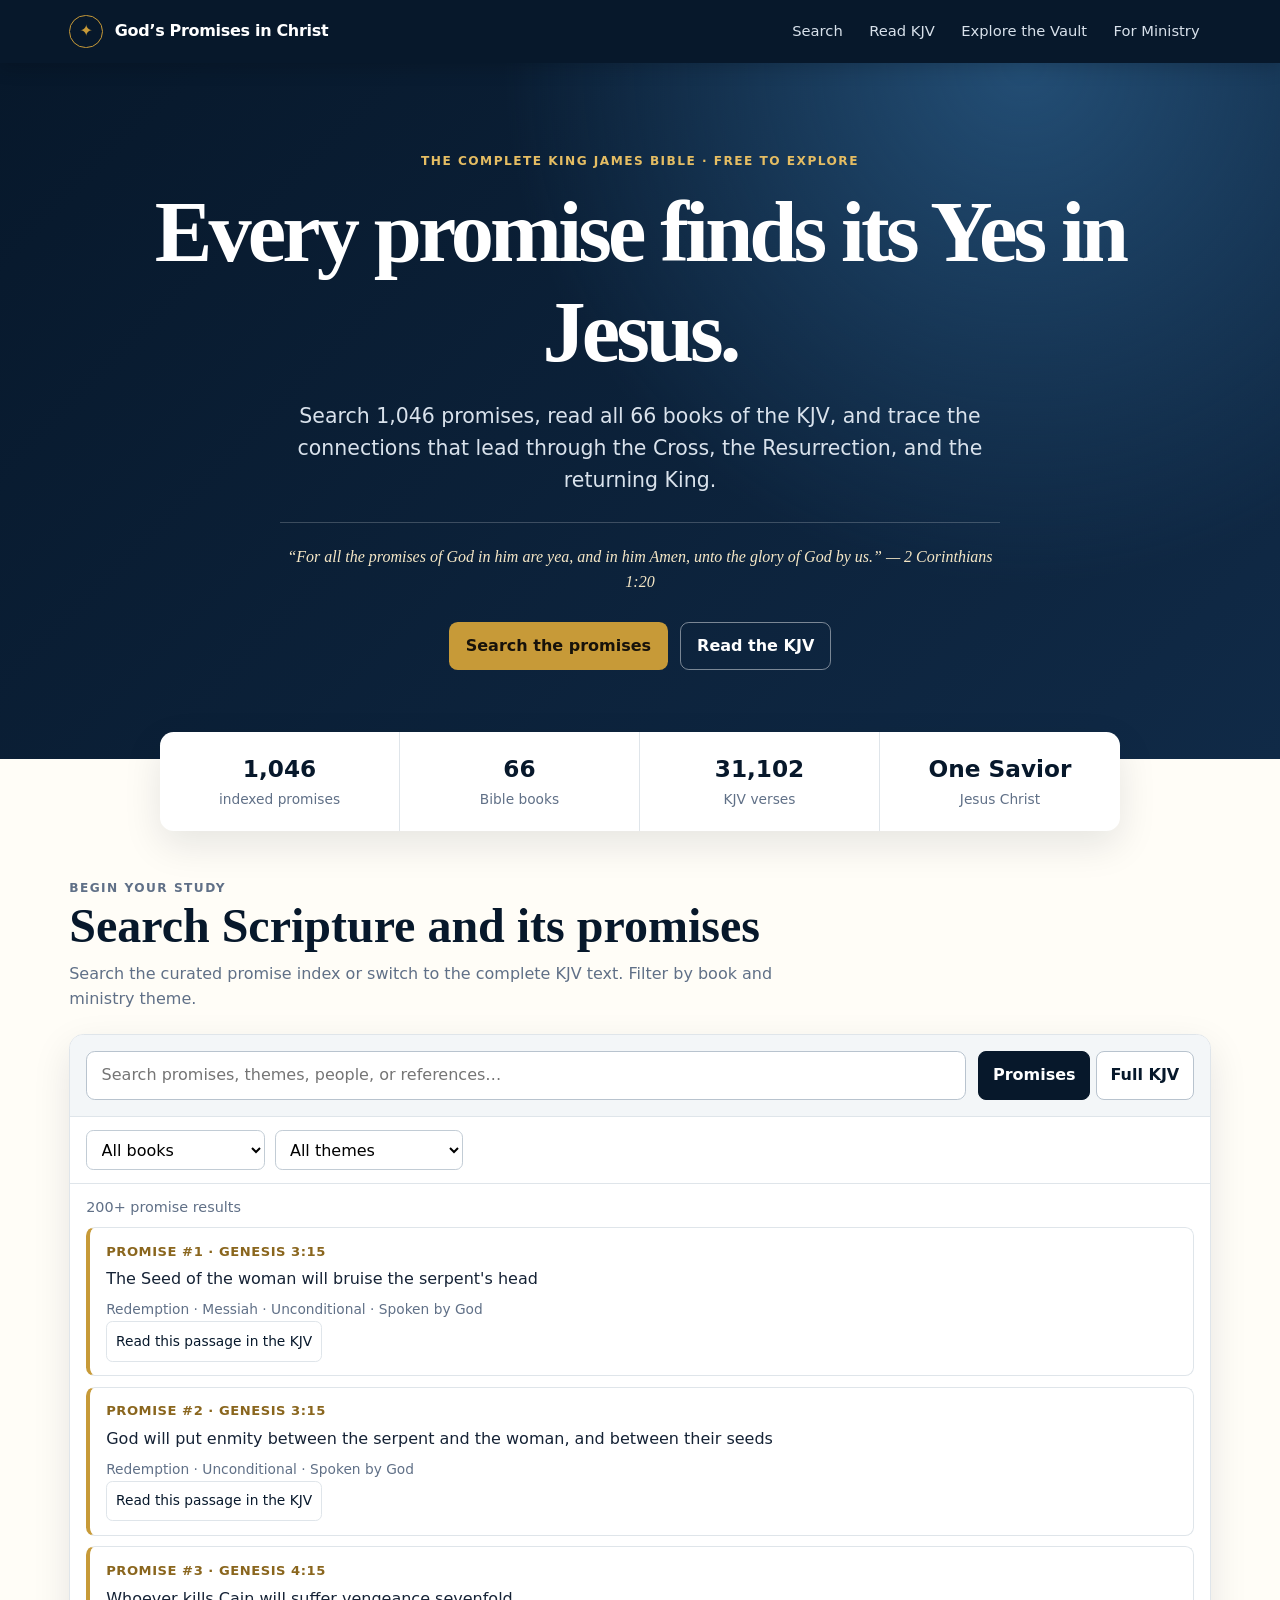
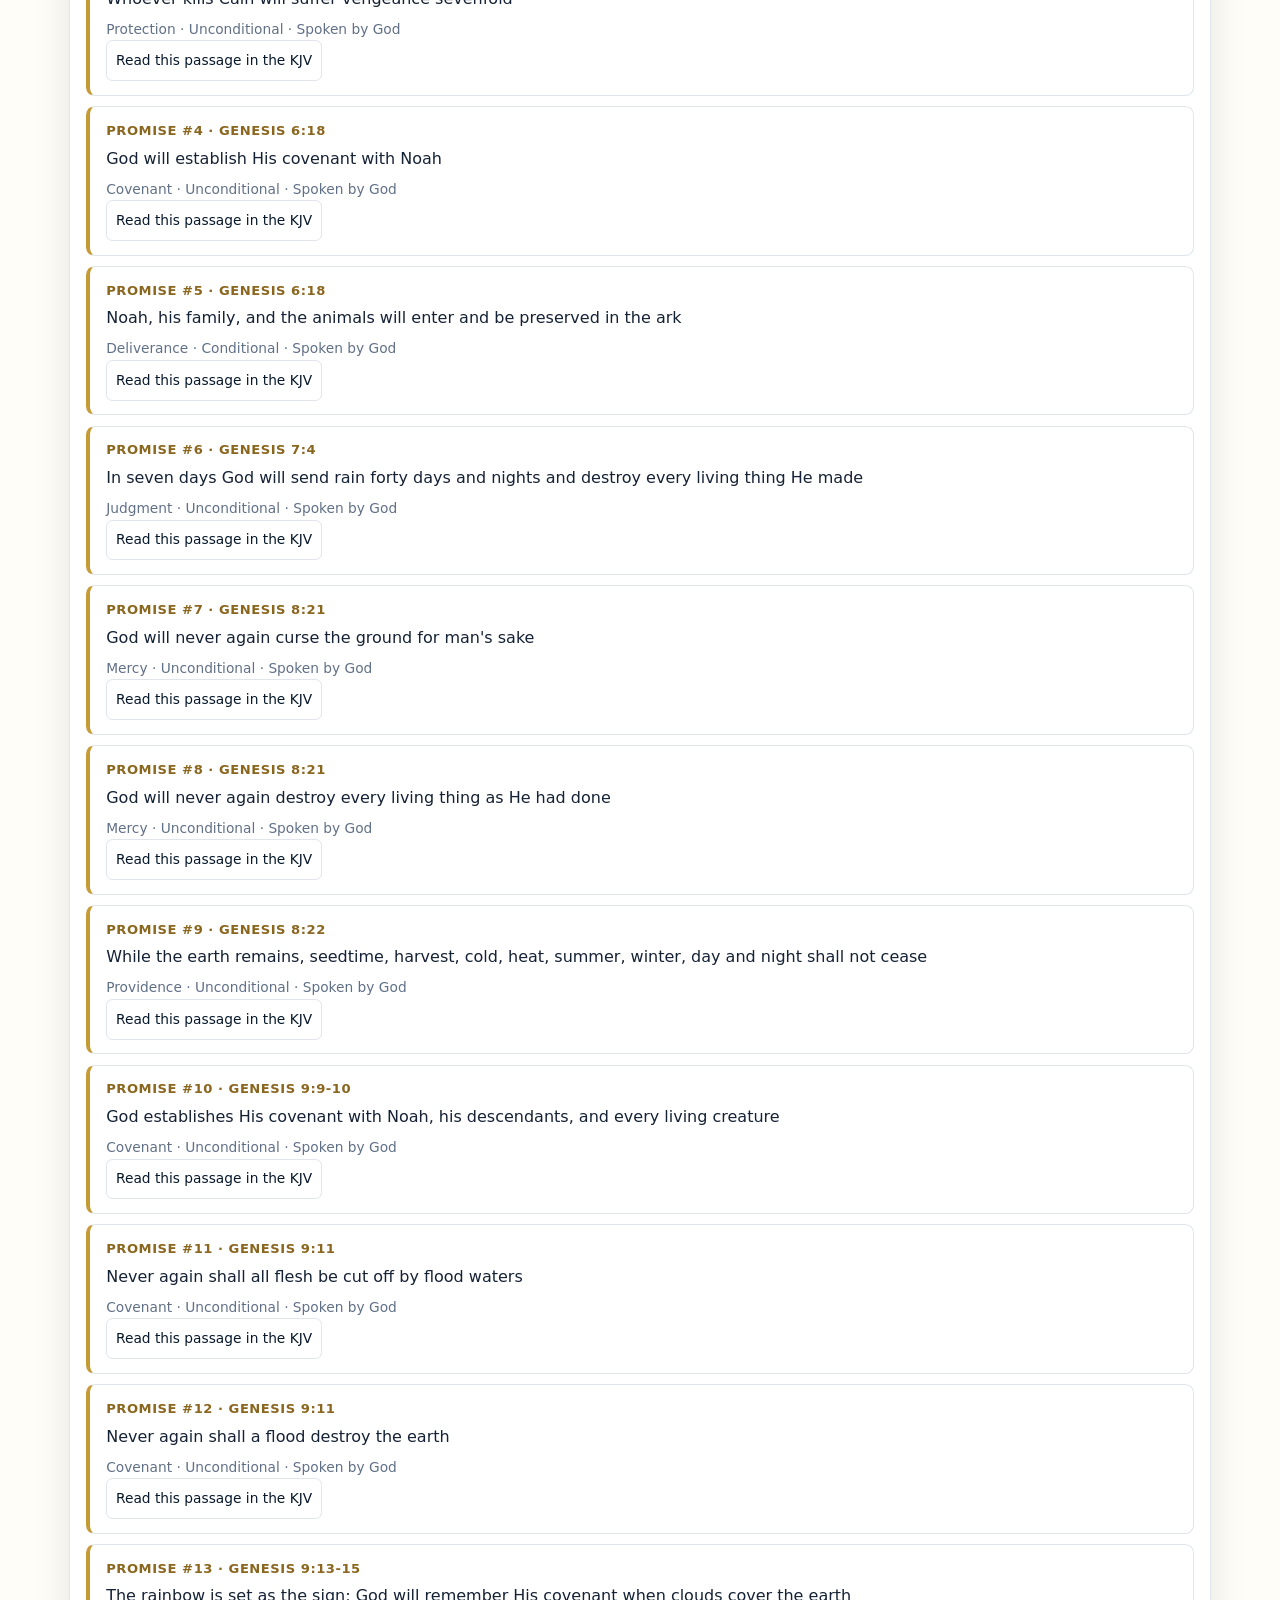
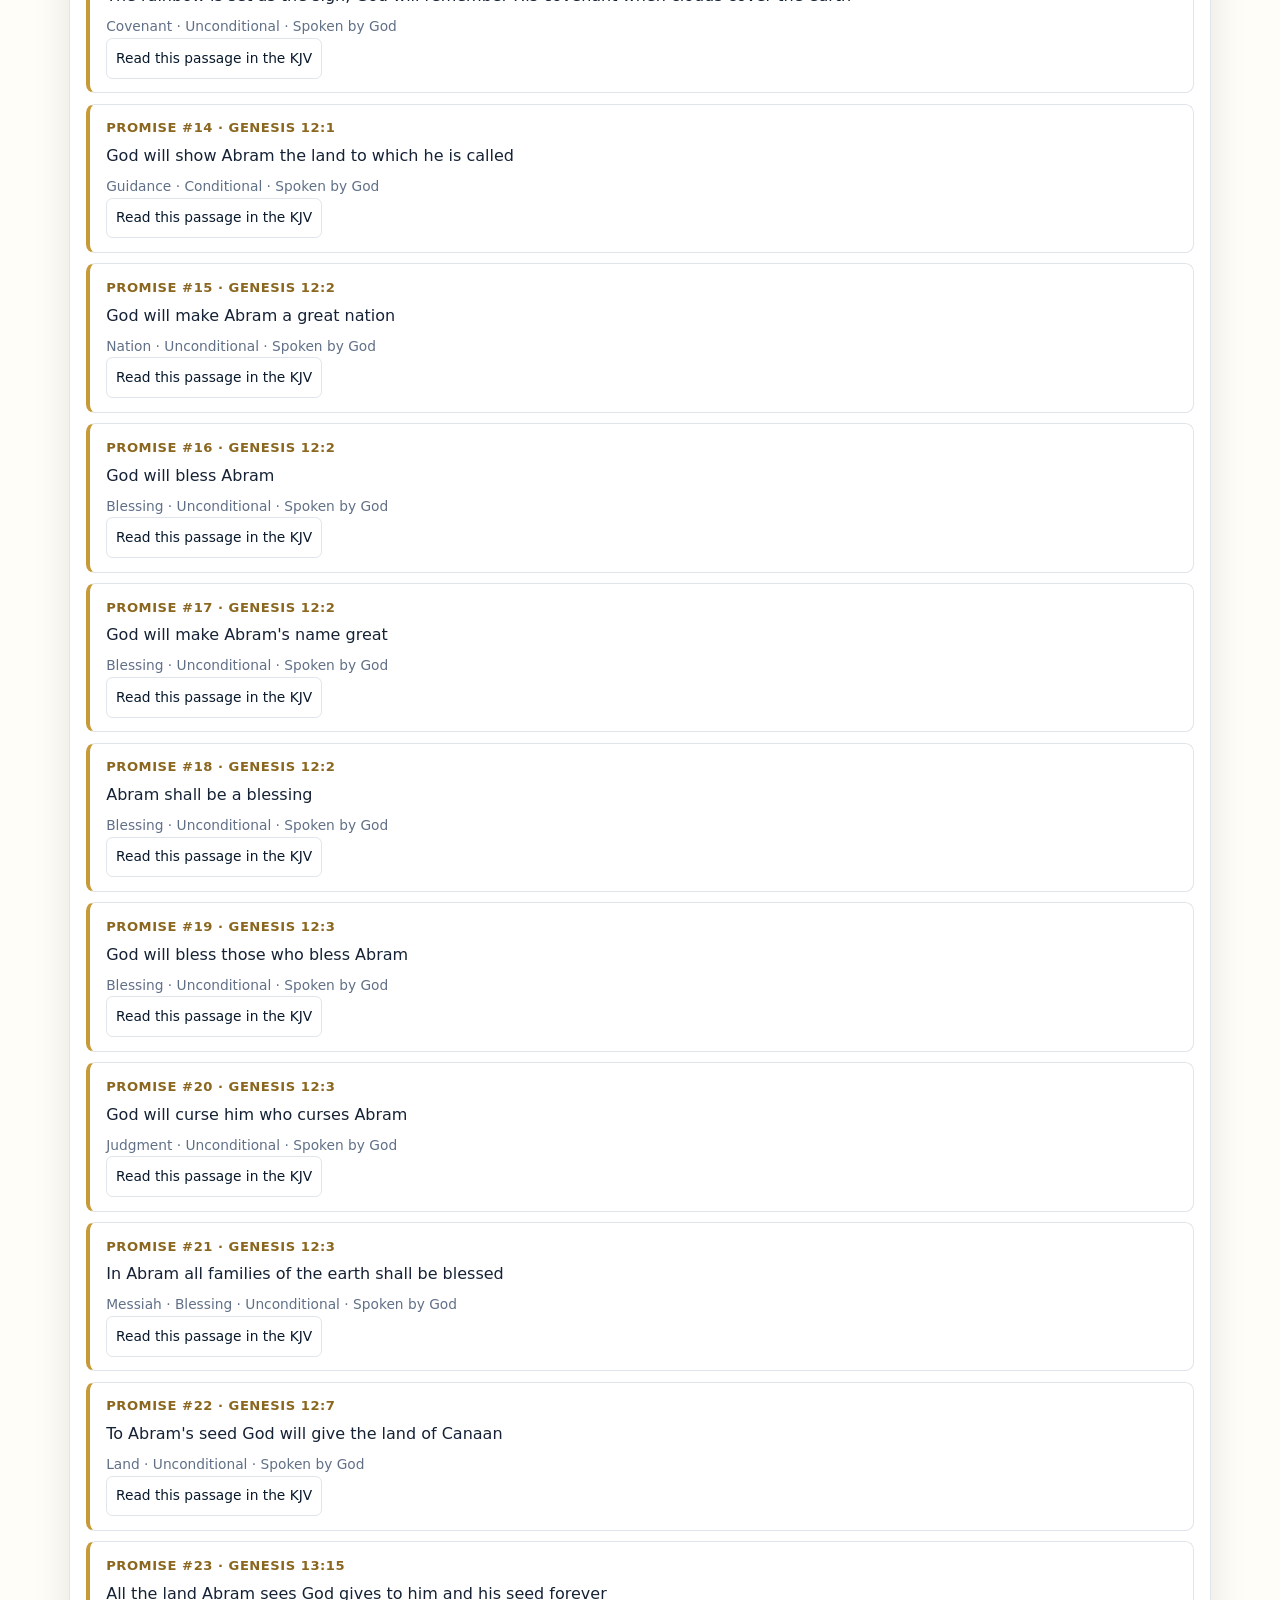
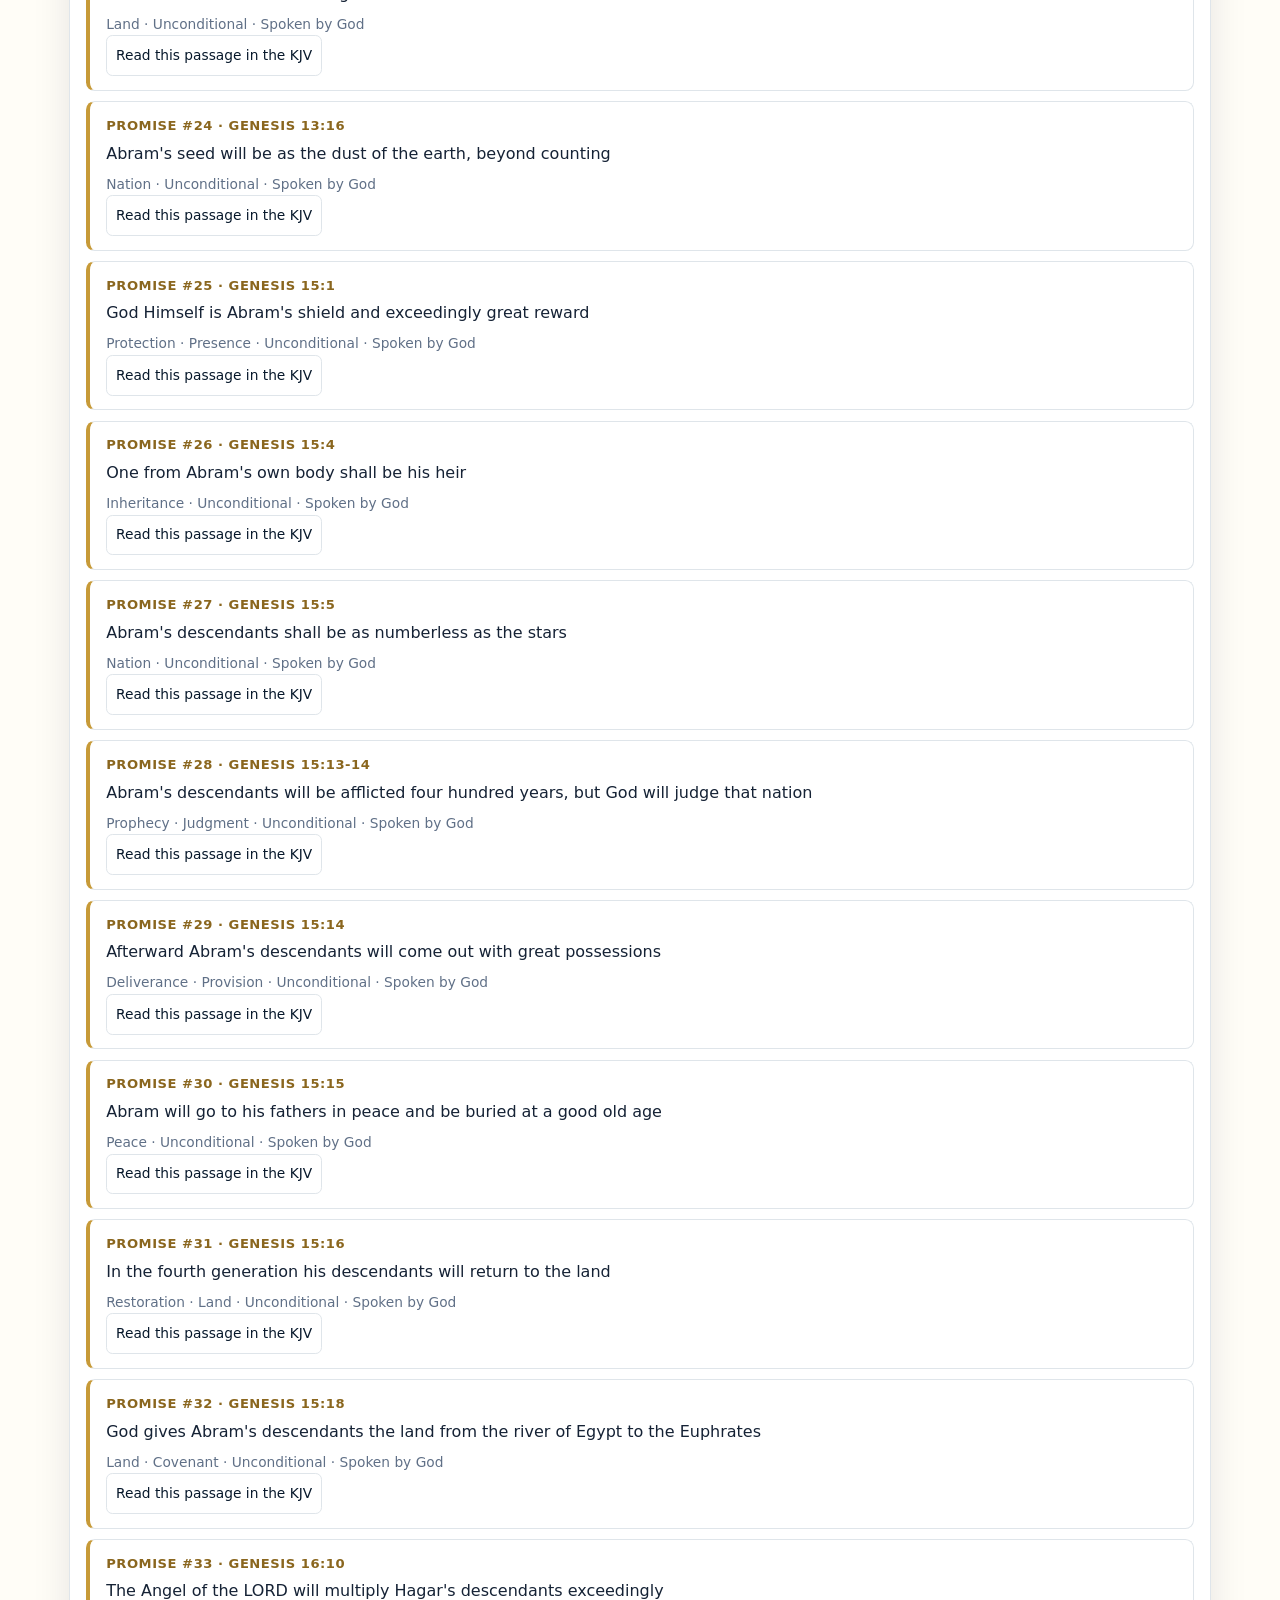
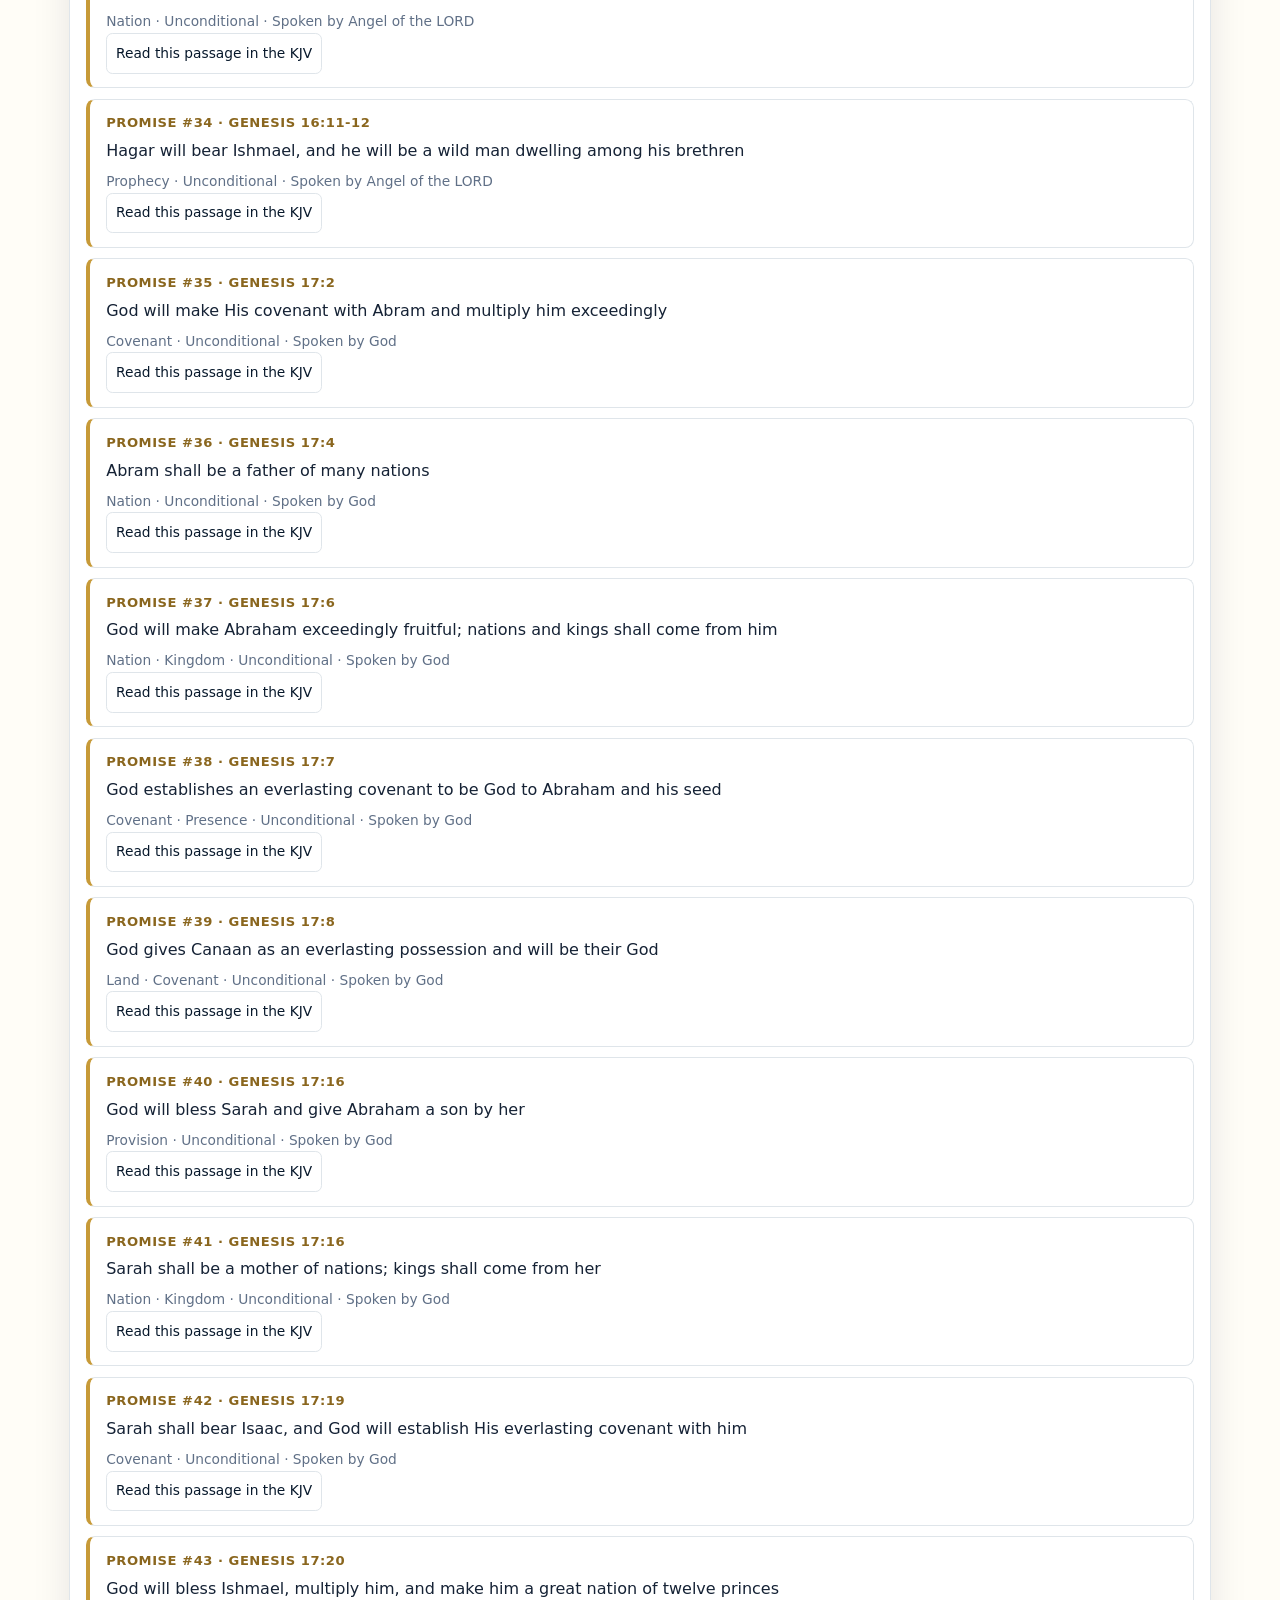
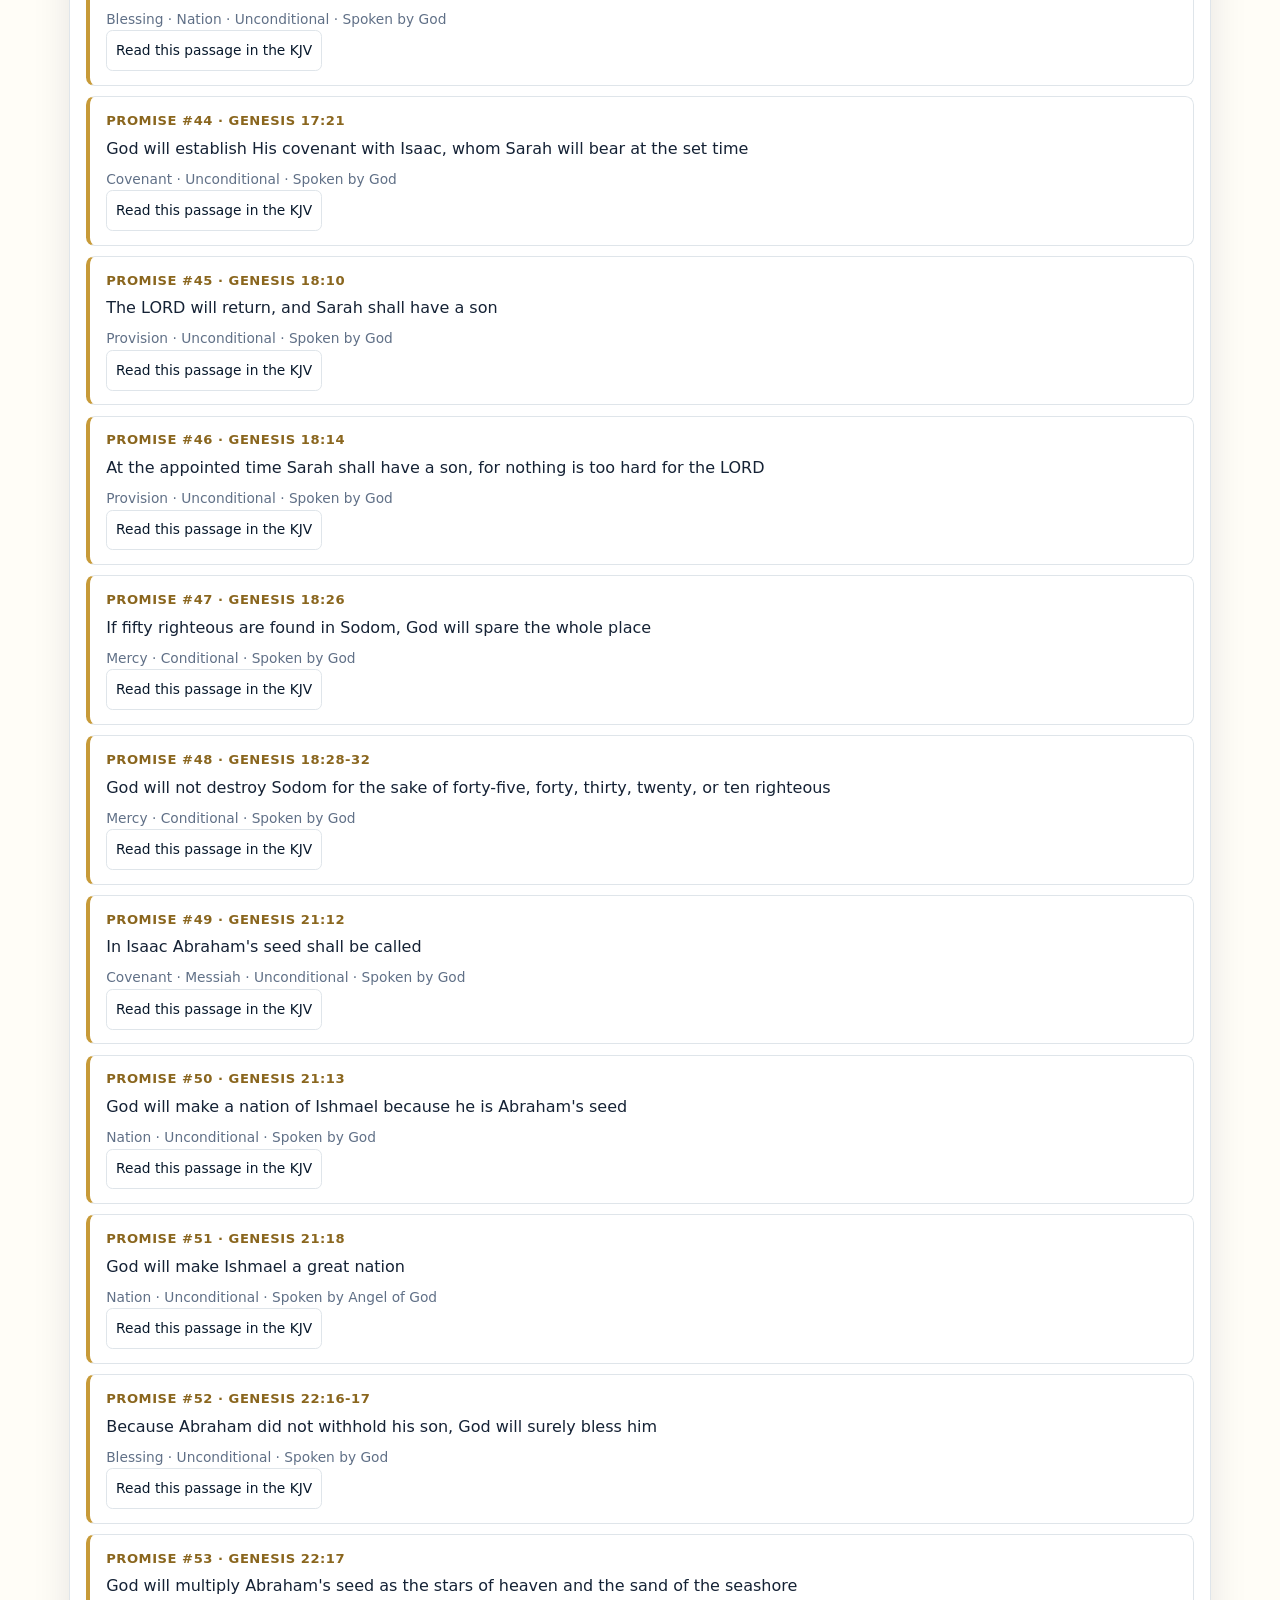
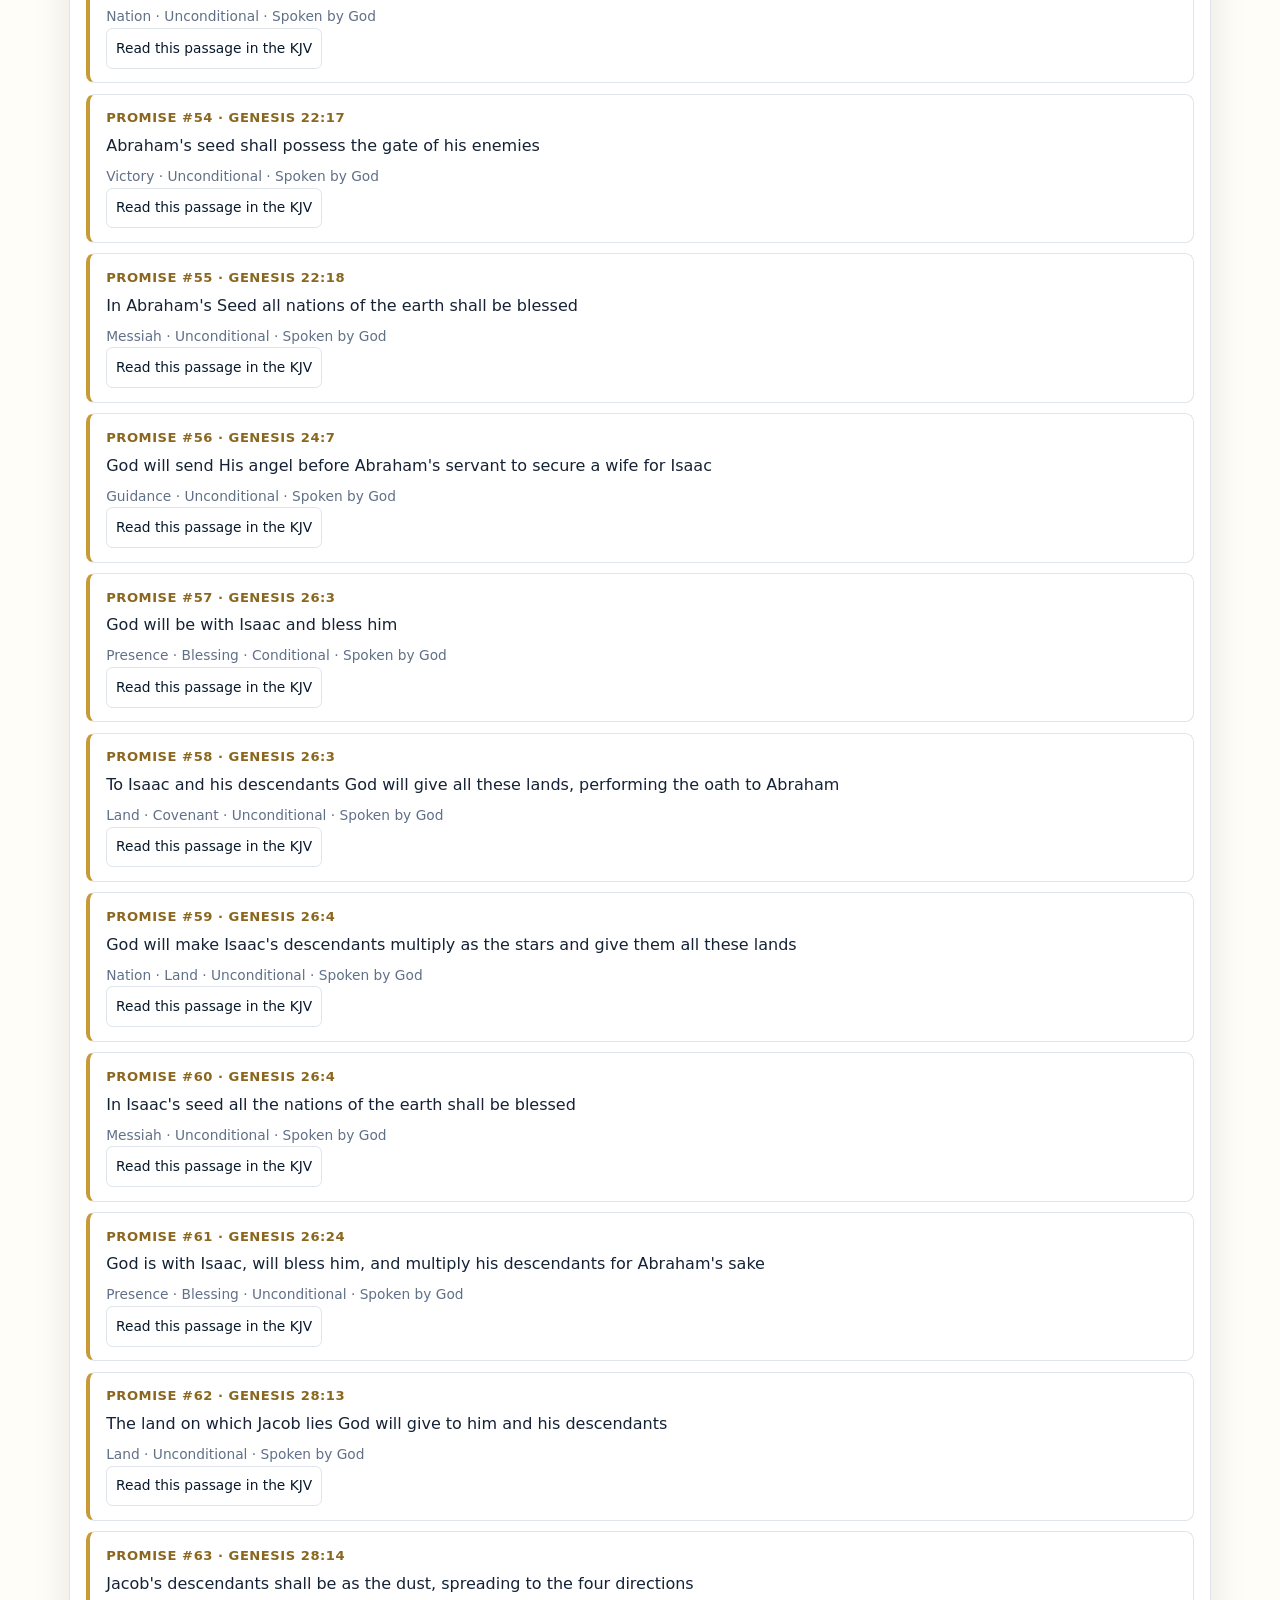
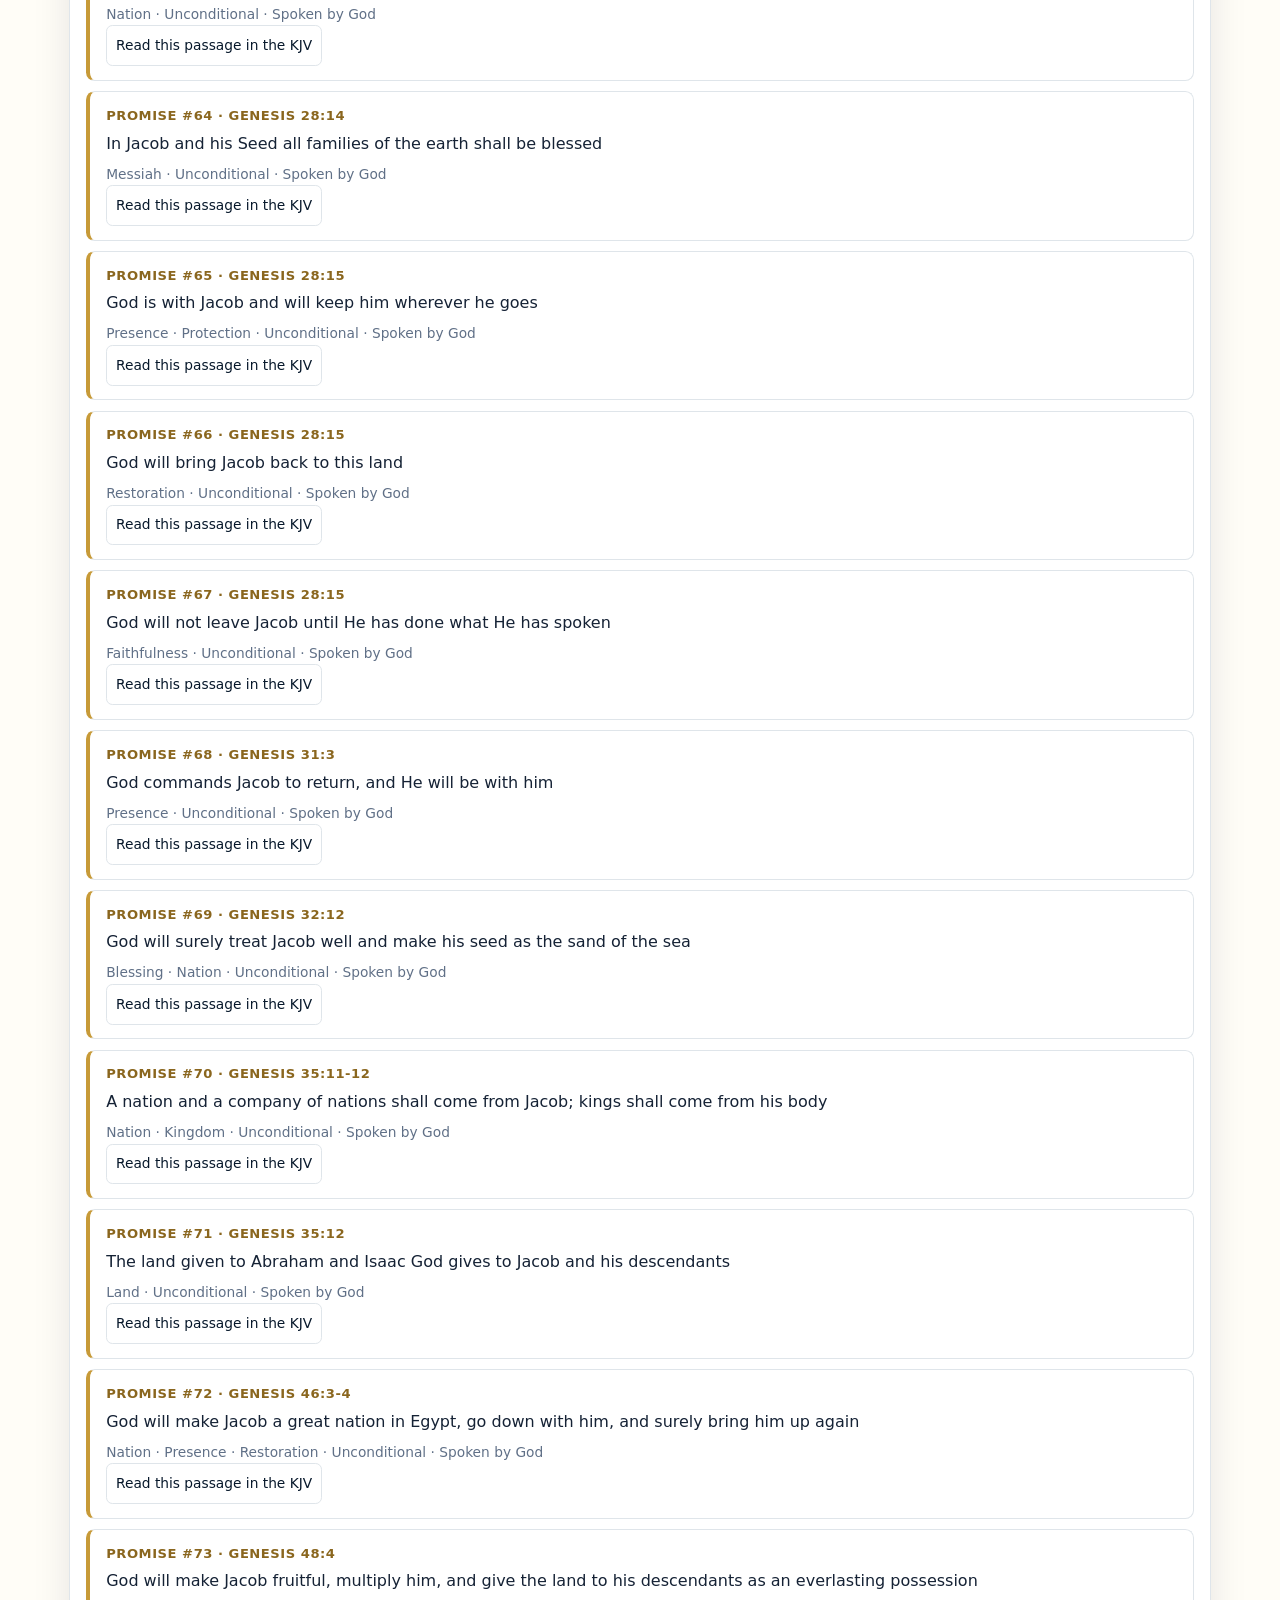
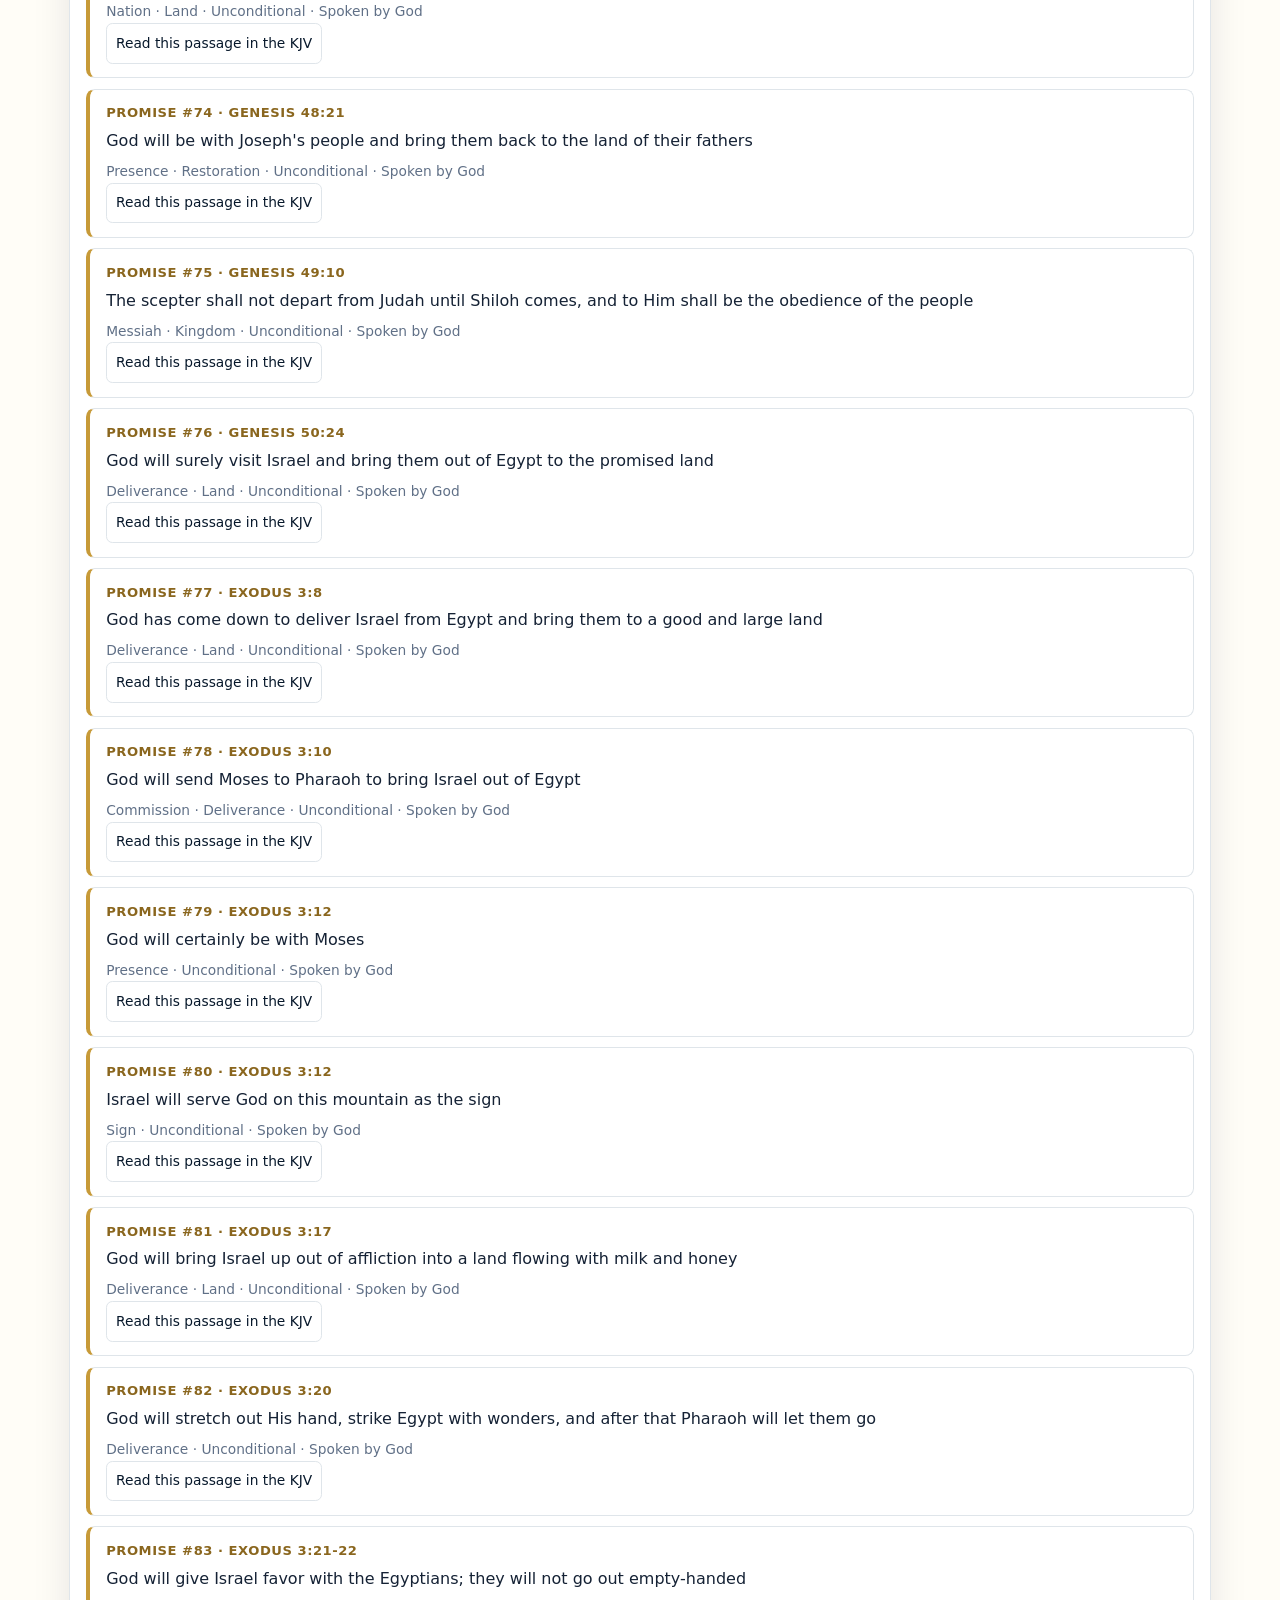
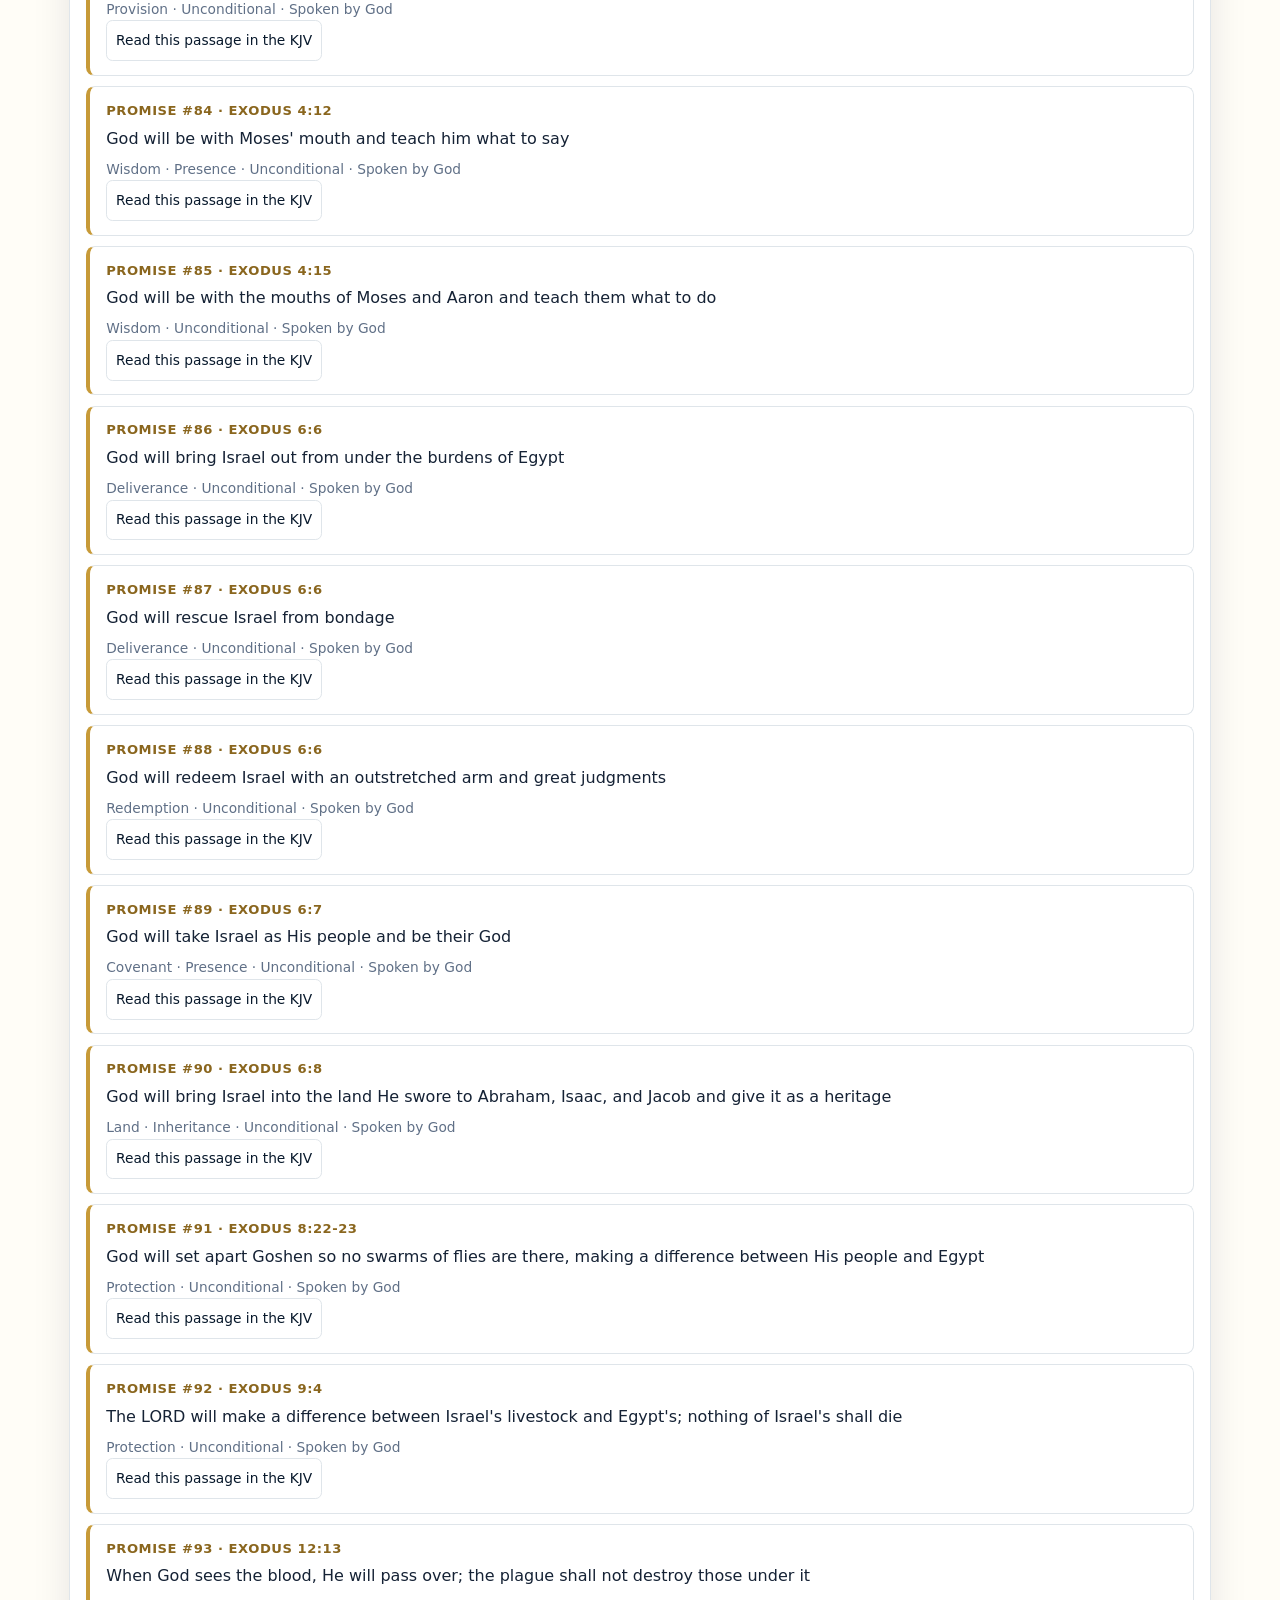
==== index.html @ eafa8079 "Launch searchable KJV ministry website" ====
<!doctype html>
<html lang="en">
<head>
  <meta charset="utf-8">
  <meta name="viewport" content="width=device-width, initial-scale=1">
  <meta name="description" content="Search 1,046 biblical promises, read the complete KJV, and explore how all Scripture points to Jesus Christ.">
  <meta name="theme-color" content="#07182b">
  <title>God’s Promises in Christ | Search the KJV and Explore the Vault</title>
  <link rel="stylesheet" href="./assets/styles.css">
</head>
<body>
  <a class="skip-link" href="#main">Skip to content</a>
  <header class="site-header">
    <nav class="nav" aria-label="Main navigation">
      <a class="brand" href="#top"><span class="brand-mark" aria-hidden="true">✦</span><span>God’s Promises in Christ</span></a>
      <div class="nav-links"><a href="#search">Search</a><a href="#bible">Read KJV</a><a href="#vault">Explore the Vault</a><a href="#ministry">For Ministry</a></div>
    </nav>
  </header>

  <section class="hero" id="top">
    <div class="hero-inner">
      <p class="eyebrow">The complete King James Bible · Free to explore</p>
      <h1>Every promise finds its Yes in Jesus.</h1>
      <p class="hero-copy">Search 1,046 promises, read all 66 books of the KJV, and trace the connections that lead through the Cross, the Resurrection, and the returning King.</p>
      <p class="scripture">“For all the promises of God in him are yea, and in him Amen, unto the glory of God by us.” — 2 Corinthians 1:20</p>
      <div class="hero-actions"><a class="button button-primary" href="#search">Search the promises</a><a class="button button-secondary" href="#bible">Read the KJV</a></div>
    </div>
  </section>

  <div class="stats" aria-label="Project totals">
    <div class="stat"><strong>1,046</strong><span>indexed promises</span></div>
    <div class="stat"><strong>66</strong><span>Bible books</span></div>
    <div class="stat"><strong>31,102</strong><span>KJV verses</span></div>
    <div class="stat"><strong>One Savior</strong><span>Jesus Christ</span></div>
  </div>

  <main id="main">
    <section class="section" id="search">
      <div class="section-heading"><p class="eyebrow">Begin your study</p><h2>Search Scripture and its promises</h2><p>Search the curated promise index or switch to the complete KJV text. Filter by book and ministry theme.</p></div>
      <div class="search-shell">
        <div class="search-bar"><label><span class="skip-link">Search</span><input class="search-input" id="global-search" type="search" placeholder="Search promises, themes, people, or references…" autocomplete="off"></label><div class="tabs" role="tablist" aria-label="Search scope"><button class="tab" data-scope="promises" role="tab" aria-selected="true">Promises</button><button class="tab" data-scope="bible" role="tab" aria-selected="false">Full KJV</button></div></div>
        <div class="filters"><label><span class="skip-link">Filter by book</span><select id="search-book-filter"><option>Loading books…</option></select></label><label><span class="skip-link">Filter by theme</span><select id="category-filter"><option>Loading themes…</option></select></label></div>
        <div class="results-meta" id="results-meta" aria-live="polite">Loading the promise index…</div>
        <div class="results" id="results"><div class="loading">Preparing the searchable index…</div></div>
      </div>
    </section>

    <section class="section" id="bible">
      <div class="section-heading"><p class="eyebrow">Read the Word</p><h2>The complete King James Bible</h2><p>Choose any book and chapter. Each book begins with a concise guide to how it bears witness to Jesus Christ.</p></div>
      <div class="reader">
        <div class="reader-controls"><strong>Choose a passage</strong><label for="reader-book">Book</label><select id="reader-book"><option>Loading…</option></select><label for="reader-chapter">Chapter</label><select id="reader-chapter"><option>Loading…</option></select></div>
        <article class="reader-content" id="reader-content"><div class="loading">Loading the KJV reader…</div></article>
      </div>
    </section>

    <section class="section" id="vault">
      <div class="section-heading"><p class="eyebrow">The Bible as one story</p><h2>Explore the Jesus-centered vault</h2><p>The Obsidian graph shows all 66 books gathered around Jesus Christ. On the web, use the book directory below; in Obsidian, download the repository for the full visual graph.</p></div>
      <div class="vault-grid">
        <article class="vault-card featured"><h3>Jesus Christ: the center</h3><p>“Beginning at Moses and all the prophets, he expounded unto them in all the scriptures the things concerning himself.” The vault traces promise and fulfillment, sacrifice and atonement, kingship and kingdom, the Cross and the empty tomb.</p></article>
        <article class="vault-card"><h3>Promise and fulfillment</h3><p>Move from Old Testament anticipation to New Testament revelation while keeping each passage in its biblical setting.</p></article>
        <article class="vault-card"><h3>For Obsidian users</h3><p>Download the repository, open the <strong>vault</strong> folder as an Obsidian vault, then open Graph View to see every book connected to Christ.</p></article>
        <article class="vault-card"><h3>For ordinary web visitors</h3><p>No software is required. Select a book below to read its Christ-centered introduction and complete KJV text.</p></article>
      </div>
      <div class="book-grid" id="vault-books" aria-label="All Bible books"><div class="loading">Loading book directory…</div></div>
    </section>

    <section class="section" id="ministry">
      <div class="section-heading"><p class="eyebrow">Use it freely</p><h2>Built to serve the Church</h2><p>Use the promise index for personal study, discipleship, teaching preparation, small groups, handouts, or building new tools.</p></div>
      <div class="ministry-note"><strong>Study responsibly.</strong> Promise summaries, categories, and “Christ in this book” introductions are editorial study aids, not replacements for reading Scripture in context. Distinguish promises addressed to particular people or covenants from universal commands and assurances. Test every teaching from the biblical text.</div>
    </section>
  </main>

  <footer class="site-footer"><p><strong>God’s Promises in Christ</strong> · Free and open for study and ministry</p><p><a href="https://github.com/ltexronq7/gods-promises-in-christ">View the source on GitHub</a> · KJV text is generally public domain in the United States; restrictions may apply elsewhere.</p></footer>
  <script src="./assets/app.js" defer></script>
</body>
</html>
---- assets/styles.css ----
:root {
  --navy: #07182b;
  --navy-2: #102a47;
  --ink: #152235;
  --muted: #607087;
  --gold: #c79a38;
  --gold-soft: #f6ead0;
  --paper: #fffdf7;
  --white: #ffffff;
  --line: #dfe5ea;
  --success: #2f6b4f;
  --shadow: 0 14px 38px rgba(7, 24, 43, .1);
}

* { box-sizing: border-box; }
html { scroll-behavior: smooth; }
body {
  margin: 0;
  color: var(--ink);
  background: var(--paper);
  font-family: Inter, ui-sans-serif, system-ui, -apple-system, BlinkMacSystemFont, "Segoe UI", sans-serif;
  line-height: 1.55;
}
button, input, select { font: inherit; }
button, select { cursor: pointer; }
a { color: inherit; }

.skip-link { position: fixed; left: 1rem; top: -4rem; z-index: 100; background: white; padding: .7rem 1rem; }
.skip-link:focus { top: 1rem; }
.site-header { background: var(--navy); color: white; position: sticky; top: 0; z-index: 30; box-shadow: 0 4px 18px rgba(0,0,0,.18); }
.nav { max-width: 1180px; margin: auto; padding: .8rem 1.2rem; display: flex; align-items: center; justify-content: space-between; gap: 1rem; }
.brand { display: flex; align-items: center; gap: .75rem; text-decoration: none; font-weight: 800; letter-spacing: -.02em; }
.brand-mark { width: 2.1rem; height: 2.1rem; display: grid; place-items: center; border: 1px solid var(--gold); border-radius: 50%; color: var(--gold); }
.nav-links { display: flex; flex-wrap: wrap; gap: .25rem; }
.nav-links a { text-decoration: none; color: #d8e1eb; padding: .45rem .7rem; border-radius: .45rem; font-size: .92rem; }
.nav-links a:hover, .nav-links a:focus { color: white; background: rgba(255,255,255,.09); }

.hero { background: radial-gradient(circle at 80% 0%, #234e75 0, transparent 42%), linear-gradient(135deg, var(--navy), var(--navy-2)); color: white; padding: clamp(3.2rem, 7vw, 6.5rem) 1.2rem; }
.hero-inner { max-width: 1040px; margin: auto; text-align: center; }
.eyebrow { margin: 0 0 .75rem; color: #e5bd63; font-weight: 800; letter-spacing: .12em; text-transform: uppercase; font-size: .76rem; }
h1, h2, h3 { font-family: Georgia, "Times New Roman", serif; line-height: 1.15; }
h1 { margin: 0; font-size: clamp(2.6rem, 7vw, 5.4rem); letter-spacing: -.045em; }
.hero-copy { max-width: 760px; margin: 1.2rem auto 0; color: #d9e2ec; font-size: clamp(1.05rem, 2vw, 1.28rem); }
.scripture { max-width: 720px; margin: 1.6rem auto 0; padding-top: 1.4rem; border-top: 1px solid rgba(255,255,255,.2); color: #f5e7c6; font-family: Georgia, serif; font-style: italic; }
.hero-actions { display: flex; flex-wrap: wrap; justify-content: center; gap: .75rem; margin-top: 1.7rem; }
.button { display: inline-flex; justify-content: center; align-items: center; min-height: 2.8rem; padding: .65rem 1rem; border-radius: .55rem; border: 1px solid transparent; text-decoration: none; font-weight: 750; }
.button-primary { background: var(--gold); color: #17120a; }
.button-secondary { border-color: rgba(255,255,255,.45); color: white; }

.stats { max-width: 960px; margin: -1.7rem auto 0; position: relative; background: white; border-radius: .85rem; box-shadow: var(--shadow); display: grid; grid-template-columns: repeat(4, 1fr); overflow: hidden; }
.stat { text-align: center; padding: 1.2rem .6rem; border-right: 1px solid var(--line); }
.stat:last-child { border: 0; }
.stat strong { display: block; font-size: 1.45rem; color: var(--navy); }
.stat span { color: var(--muted); font-size: .86rem; }

main { max-width: 1180px; margin: auto; padding: 3rem 1.2rem 5rem; }
.section { scroll-margin-top: 5rem; margin-bottom: 4.5rem; }
.section-heading { max-width: 760px; margin-bottom: 1.4rem; }
.section h2 { margin: 0 0 .55rem; font-size: clamp(2rem, 4vw, 3rem); color: var(--navy); }
.section-heading p { margin: 0; color: var(--muted); }

.search-shell { background: white; border: 1px solid var(--line); border-radius: .9rem; box-shadow: var(--shadow); overflow: hidden; }
.search-bar { padding: 1rem; background: #f3f6f8; border-bottom: 1px solid var(--line); display: grid; grid-template-columns: 1fr auto; gap: .75rem; }
.search-input { width: 100%; min-height: 3rem; border: 1px solid #b8c3ce; border-radius: .55rem; padding: .7rem .9rem; background: white; }
.tabs { display: flex; gap: .35rem; }
.tab { border: 1px solid #b8c3ce; background: white; border-radius: .5rem; padding: .6rem .85rem; color: var(--navy); font-weight: 750; }
.tab[aria-selected="true"] { background: var(--navy); color: white; border-color: var(--navy); }
.filters { padding: .8rem 1rem; display: flex; flex-wrap: wrap; gap: .6rem; border-bottom: 1px solid var(--line); }
.filters select { min-height: 2.5rem; border: 1px solid #c2ccd5; border-radius: .45rem; padding: .45rem .65rem; background: white; }
.results-meta { padding: .75rem 1rem 0; color: var(--muted); font-size: .9rem; }
.results { padding: .55rem 1rem 1rem; display: grid; gap: .65rem; }
.result-card { border: 1px solid var(--line); border-left: 4px solid var(--gold); border-radius: .55rem; padding: .85rem 1rem; background: white; }
.result-ref { color: #8a661e; font-size: .82rem; font-weight: 850; letter-spacing: .04em; text-transform: uppercase; }
.result-card p { margin: .35rem 0 0; }
.result-details { margin-top: .45rem; color: var(--muted); font-size: .86rem; }
.empty { padding: 2rem 1rem; color: var(--muted); text-align: center; }

.reader { display: grid; grid-template-columns: 270px 1fr; gap: 1rem; }
.reader-controls { background: var(--navy); color: white; padding: 1rem; border-radius: .75rem; align-self: start; position: sticky; top: 5.2rem; }
.reader-controls label { display: block; font-size: .8rem; color: #c6d2df; margin: .7rem 0 .25rem; }
.reader-controls select { width: 100%; padding: .55rem; border: 0; border-radius: .4rem; background: white; }
.reader-content { background: white; border: 1px solid var(--line); border-radius: .75rem; padding: clamp(1.1rem, 4vw, 2.3rem); min-height: 28rem; }
.reader-content h3 { color: var(--navy); font-size: 2rem; margin-top: 0; }
.book-intro { background: var(--gold-soft); border-radius: .6rem; padding: 1rem; margin-bottom: 1.25rem; }
.book-intro strong { color: #74520c; }
.verse { display: inline; }
.verse-number { color: #976f1f; font-size: .72em; font-weight: 850; vertical-align: super; margin-right: .2rem; }

.vault-grid { display: grid; grid-template-columns: repeat(3, 1fr); gap: 1rem; }
.vault-card { background: white; border: 1px solid var(--line); border-radius: .75rem; padding: 1.2rem; box-shadow: 0 8px 24px rgba(7,24,43,.06); }
.vault-card h3 { color: var(--navy); margin: 0 0 .5rem; font-size: 1.35rem; }
.vault-card p { margin: 0; color: var(--muted); }
.vault-card.featured { grid-column: span 2; background: var(--navy); color: white; border-color: var(--navy); }
.vault-card.featured h3 { color: #f0c76f; }
.vault-card.featured p { color: #d7e1eb; }
.book-grid { margin-top: 1rem; display: grid; grid-template-columns: repeat(4, 1fr); gap: .45rem; }
.book-link { border: 1px solid var(--line); background: white; border-radius: .4rem; padding: .55rem; text-align: left; color: var(--navy); }
.book-link:hover, .book-link:focus { border-color: var(--gold); background: #fffbf1; }

.ministry-note { background: var(--gold-soft); border: 1px solid #ead29c; border-radius: .8rem; padding: 1.2rem; }
.site-footer { background: var(--navy); color: #d6e0ea; padding: 2.2rem 1.2rem; text-align: center; }
.site-footer a { color: #efc86d; }
.loading { color: var(--muted); padding: 2rem; text-align: center; }

@media (max-width: 800px) {
  .nav { align-items: flex-start; }
  .nav-links { justify-content: flex-end; }
  .stats { margin-inline: 1rem; grid-template-columns: repeat(2, 1fr); }
  .stat:nth-child(2) { border-right: 0; }
  .stat:nth-child(-n+2) { border-bottom: 1px solid var(--line); }
  .search-bar { grid-template-columns: 1fr; }
  .reader { grid-template-columns: 1fr; }
  .reader-controls { position: static; }
  .vault-grid { grid-template-columns: 1fr; }
  .vault-card.featured { grid-column: auto; }
  .book-grid { grid-template-columns: repeat(2, 1fr); }
}

@media (max-width: 520px) {
  .brand span:last-child { display: none; }
  .nav-links a { padding: .35rem .45rem; font-size: .82rem; }
  .tabs { display: grid; grid-template-columns: 1fr 1fr; }
  .hero { padding-top: 3rem; }
}
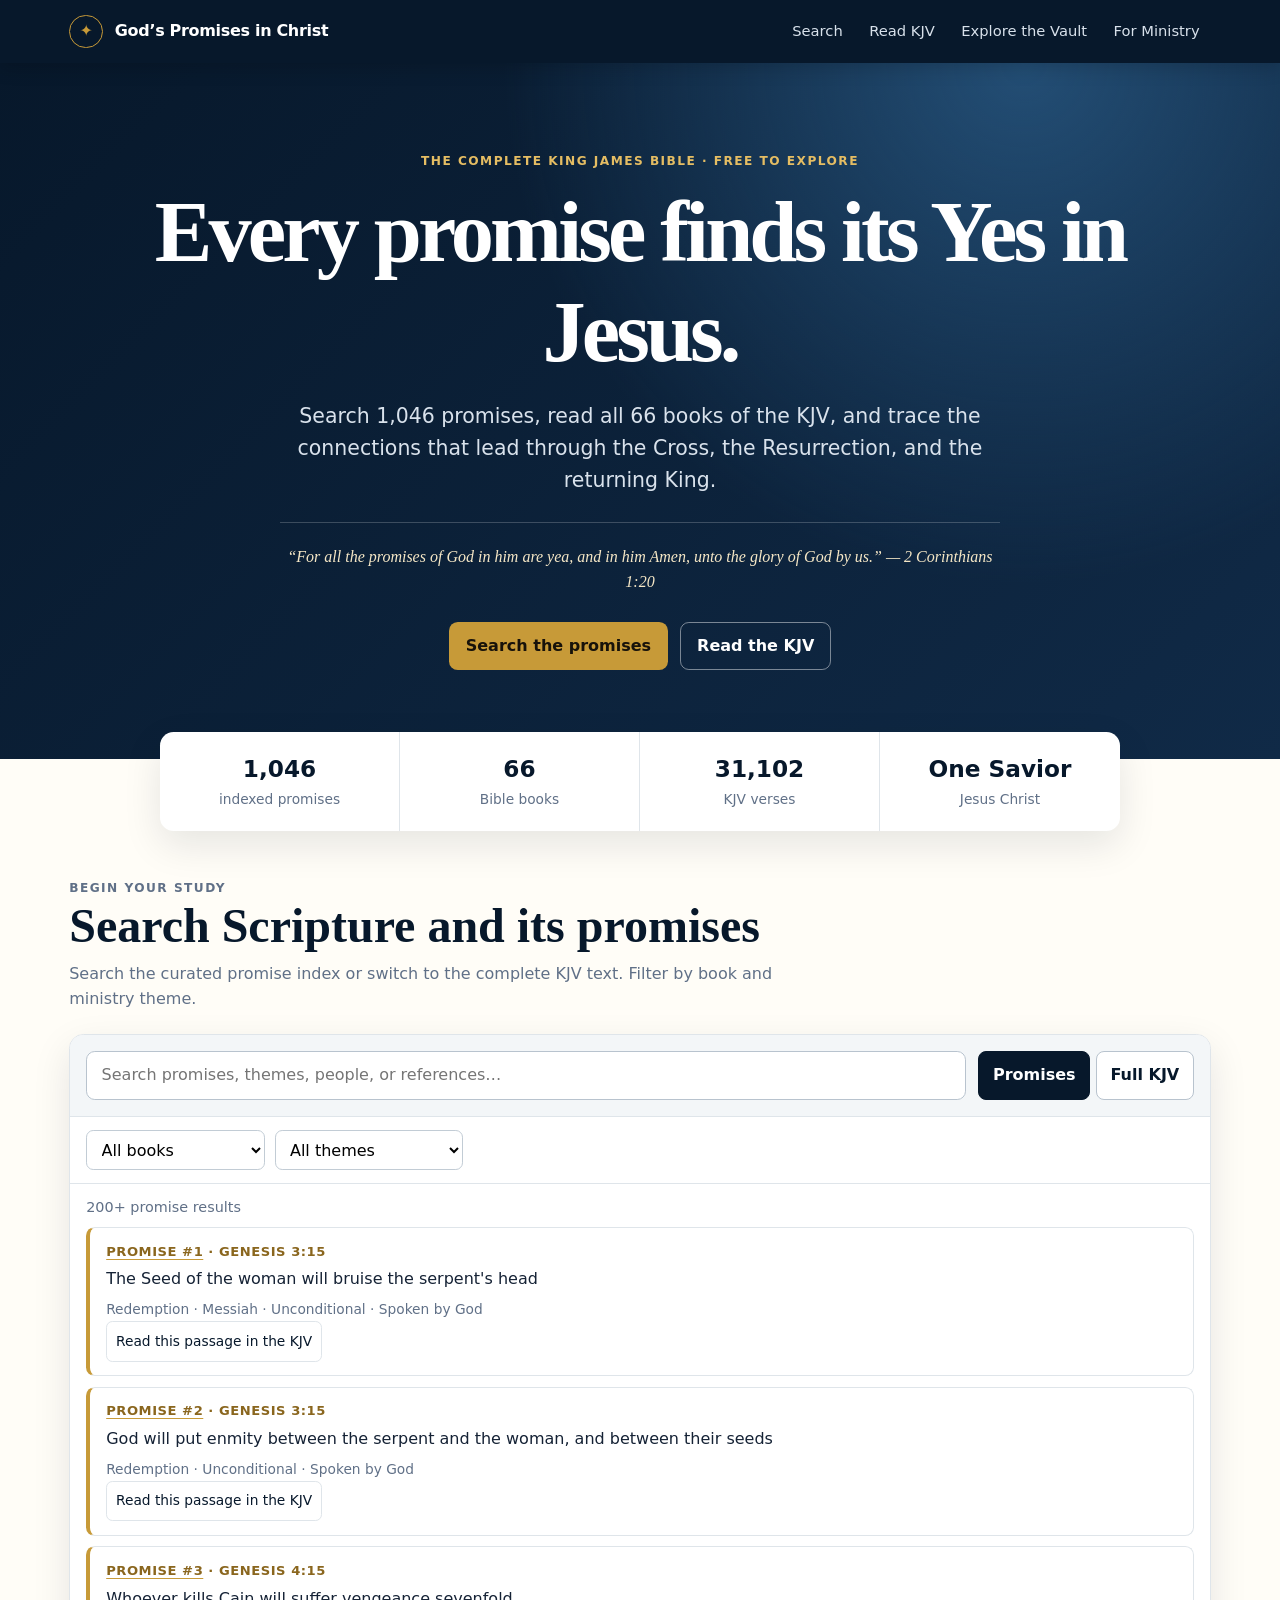
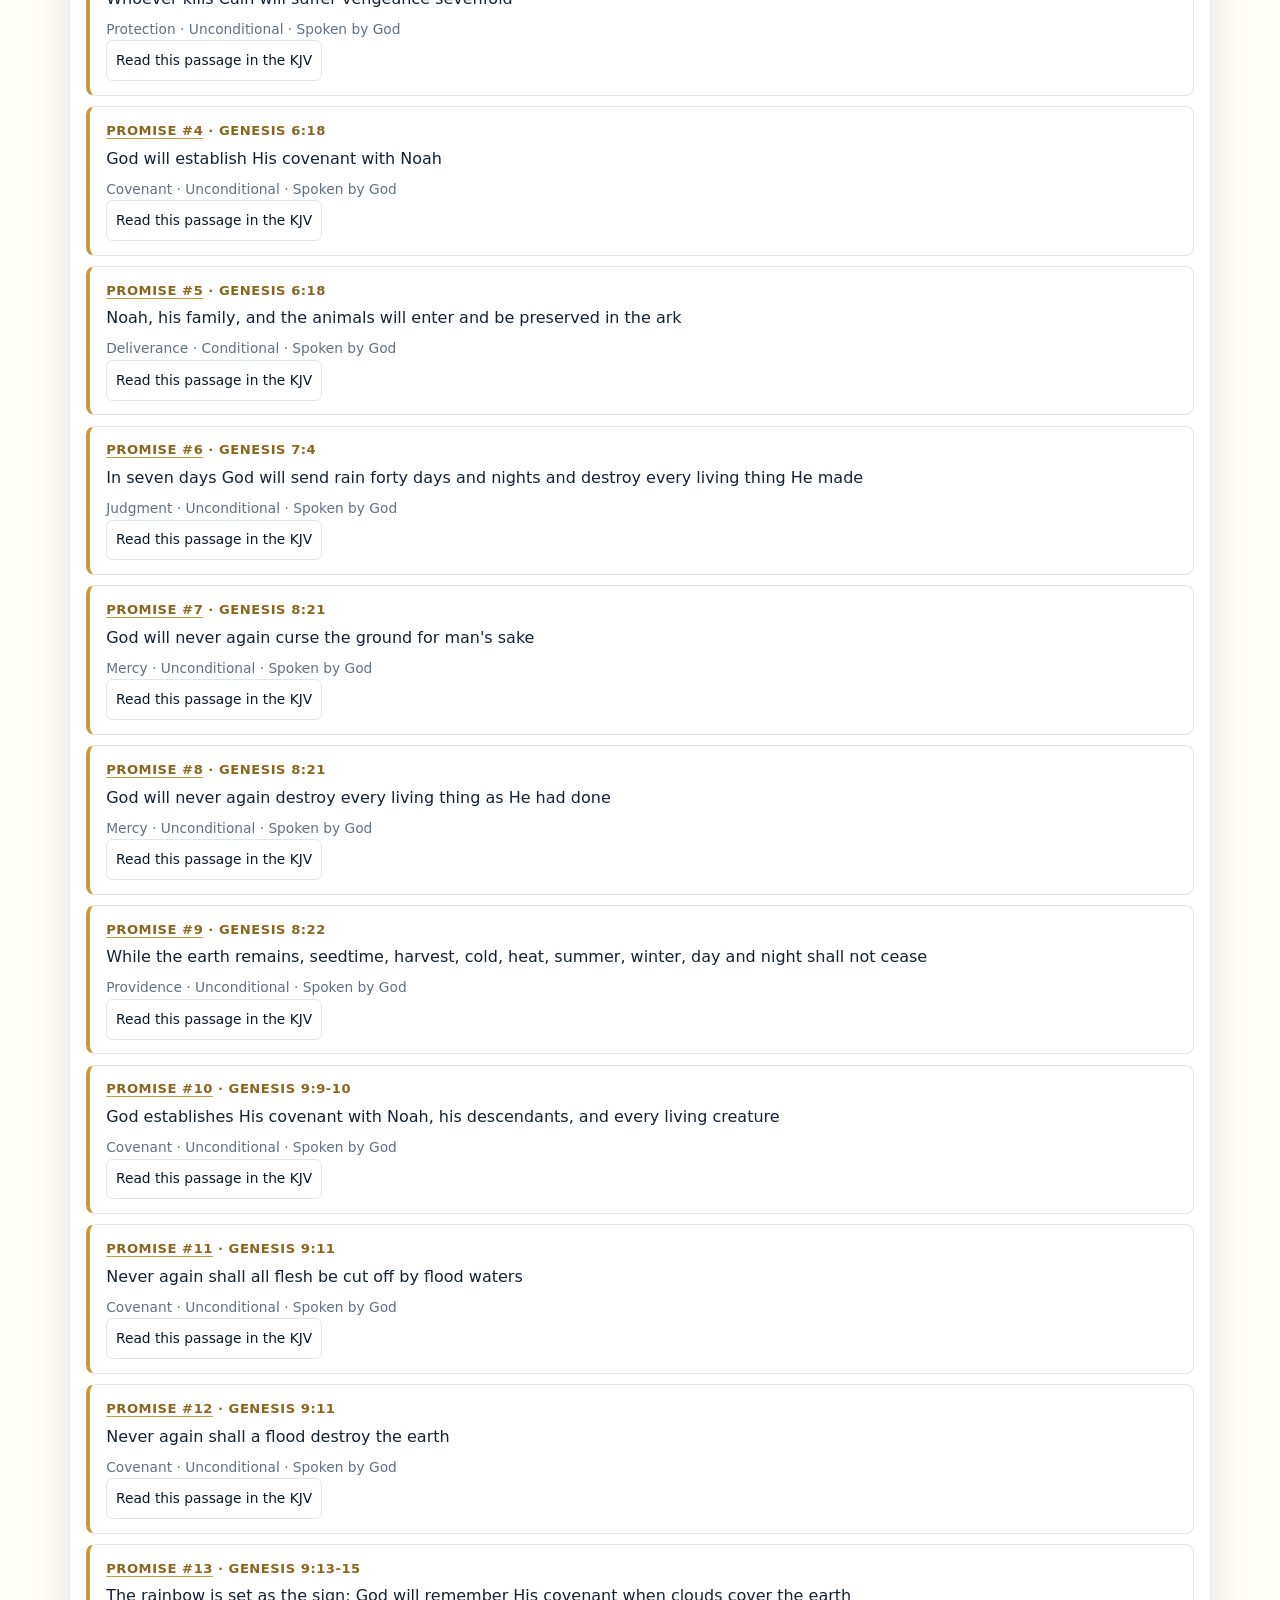
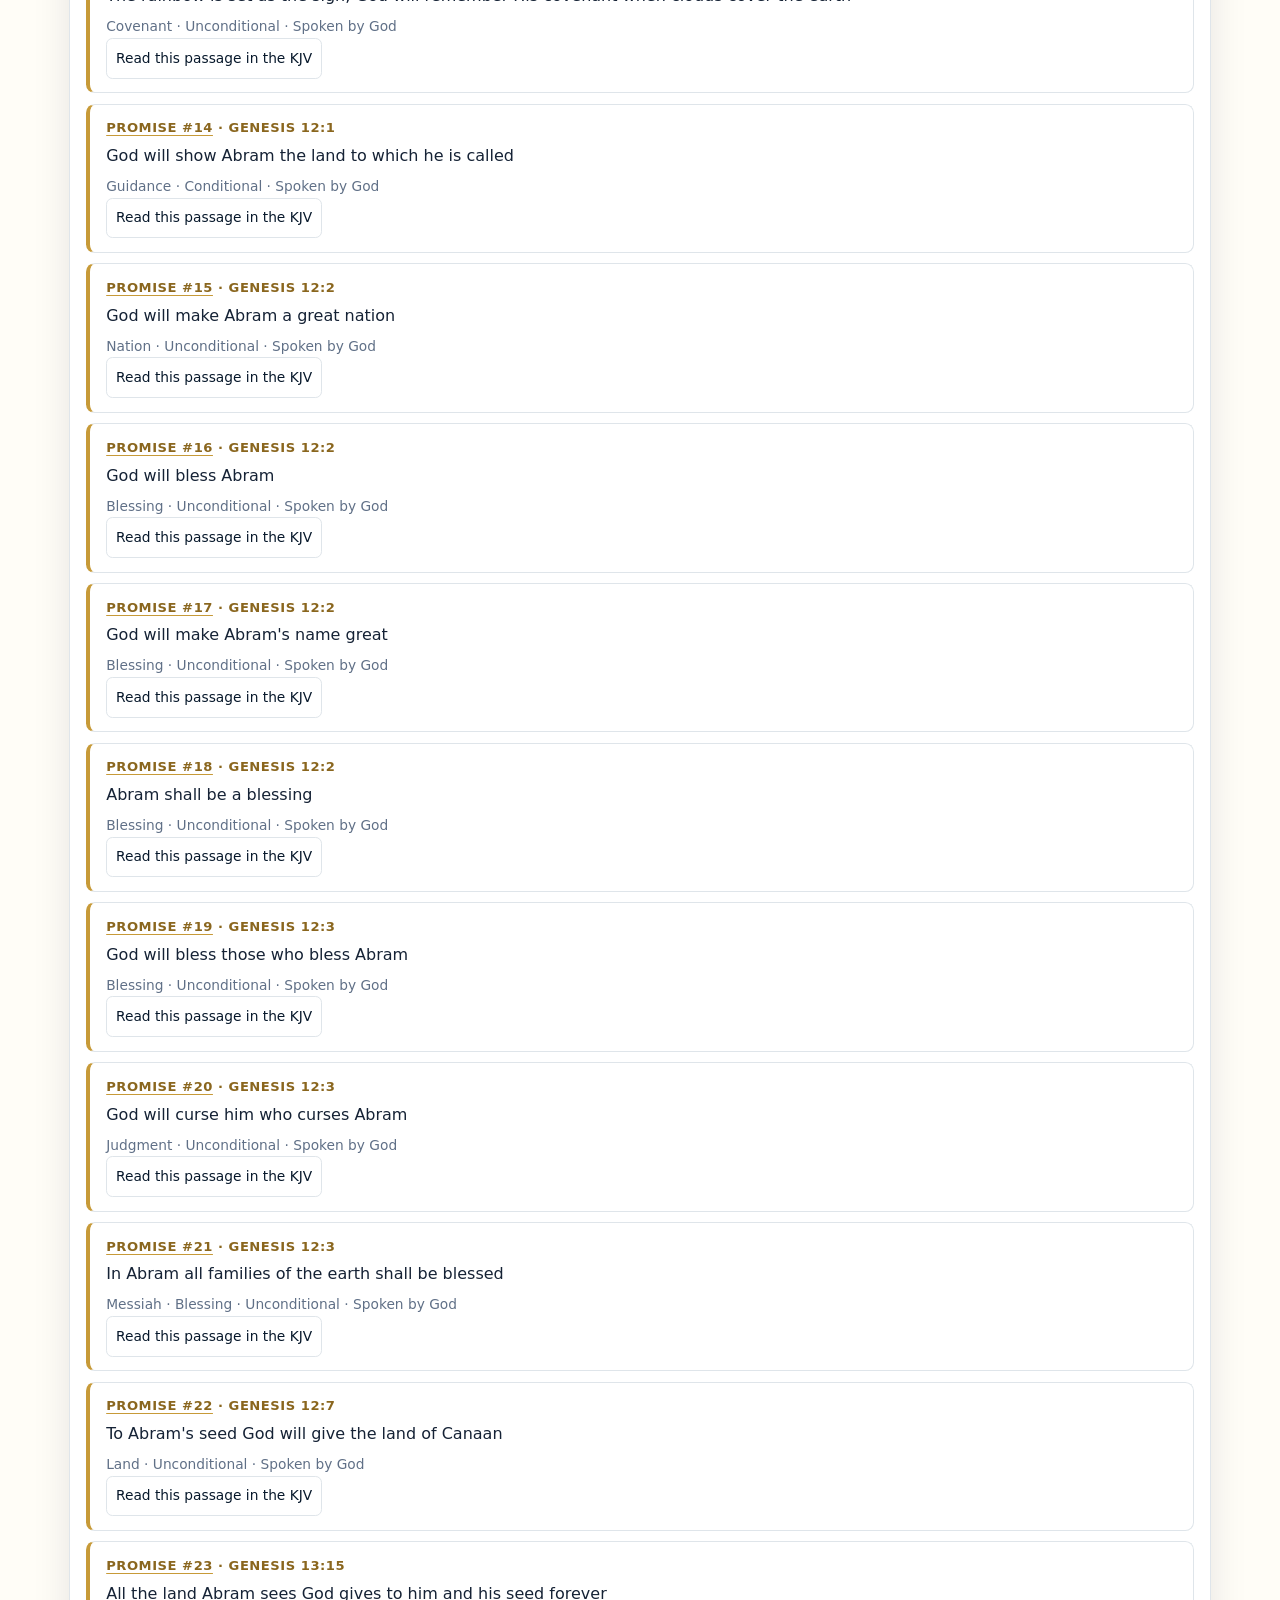
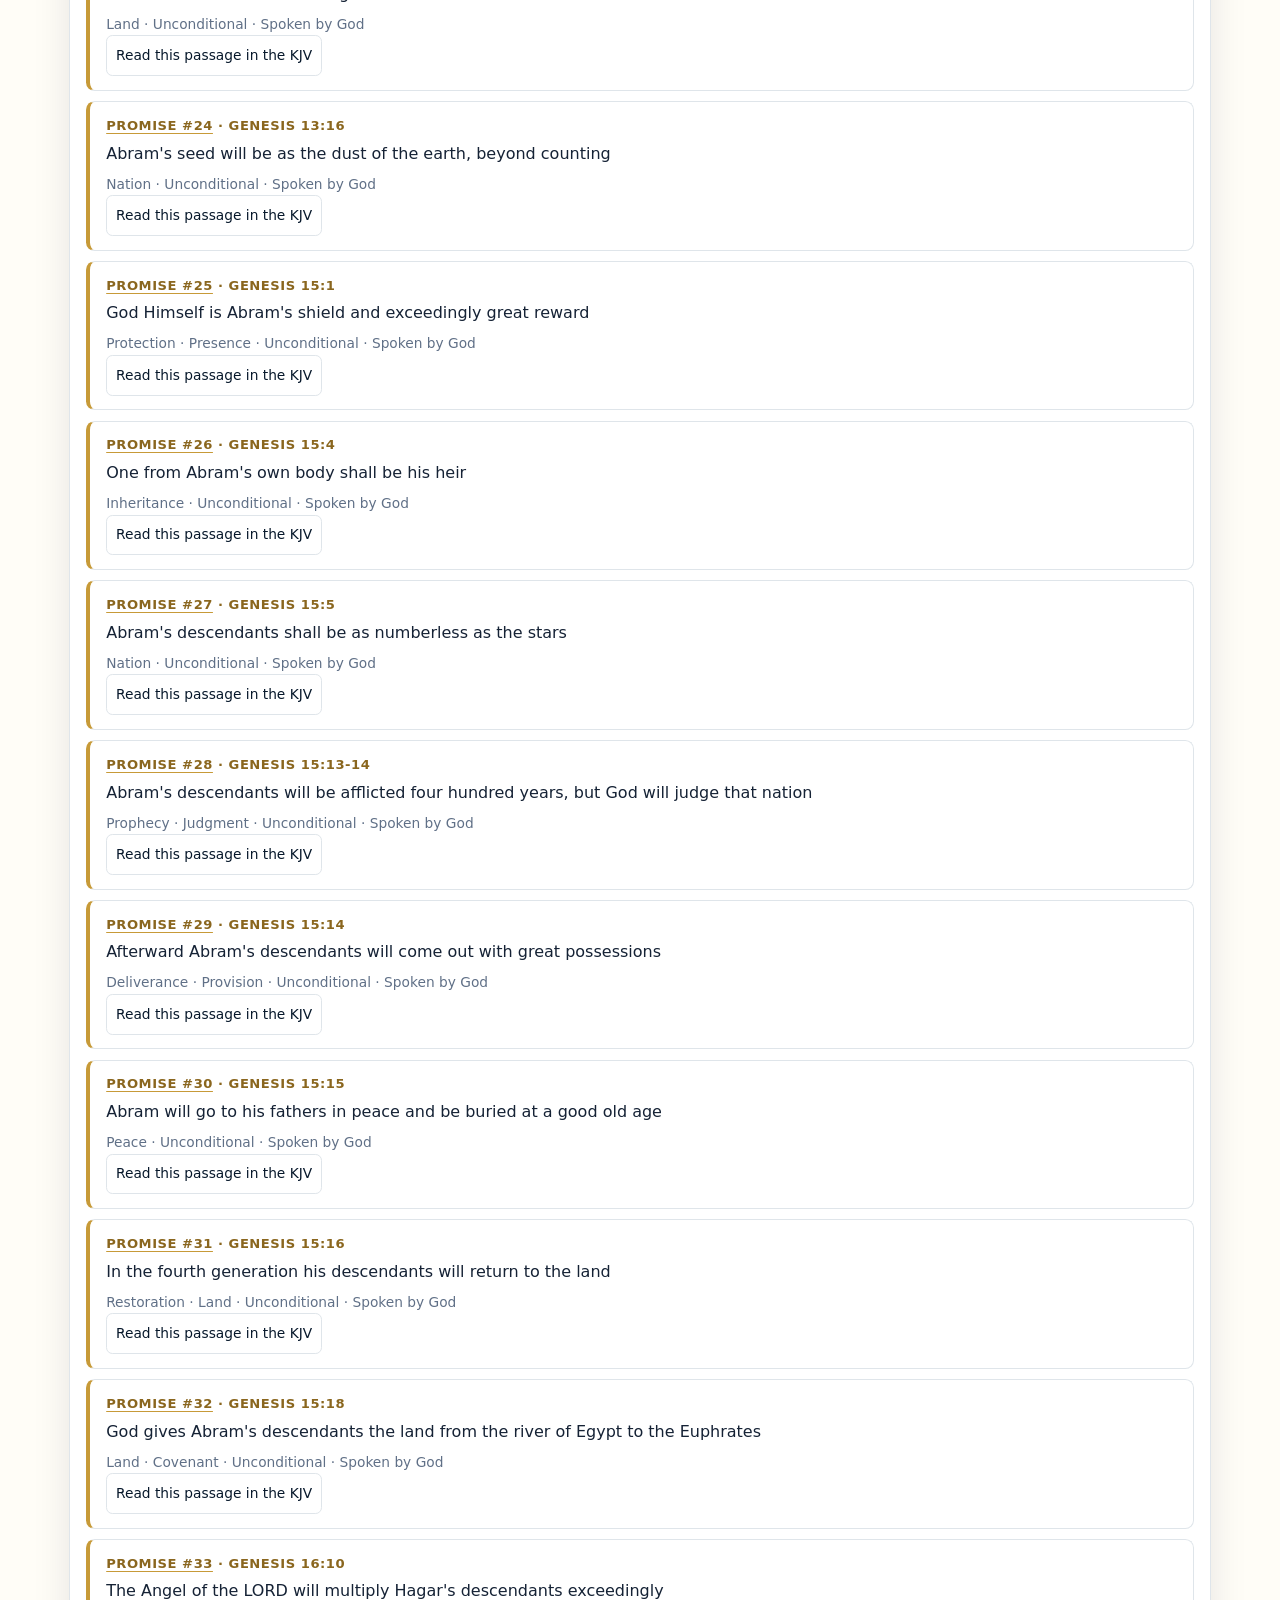
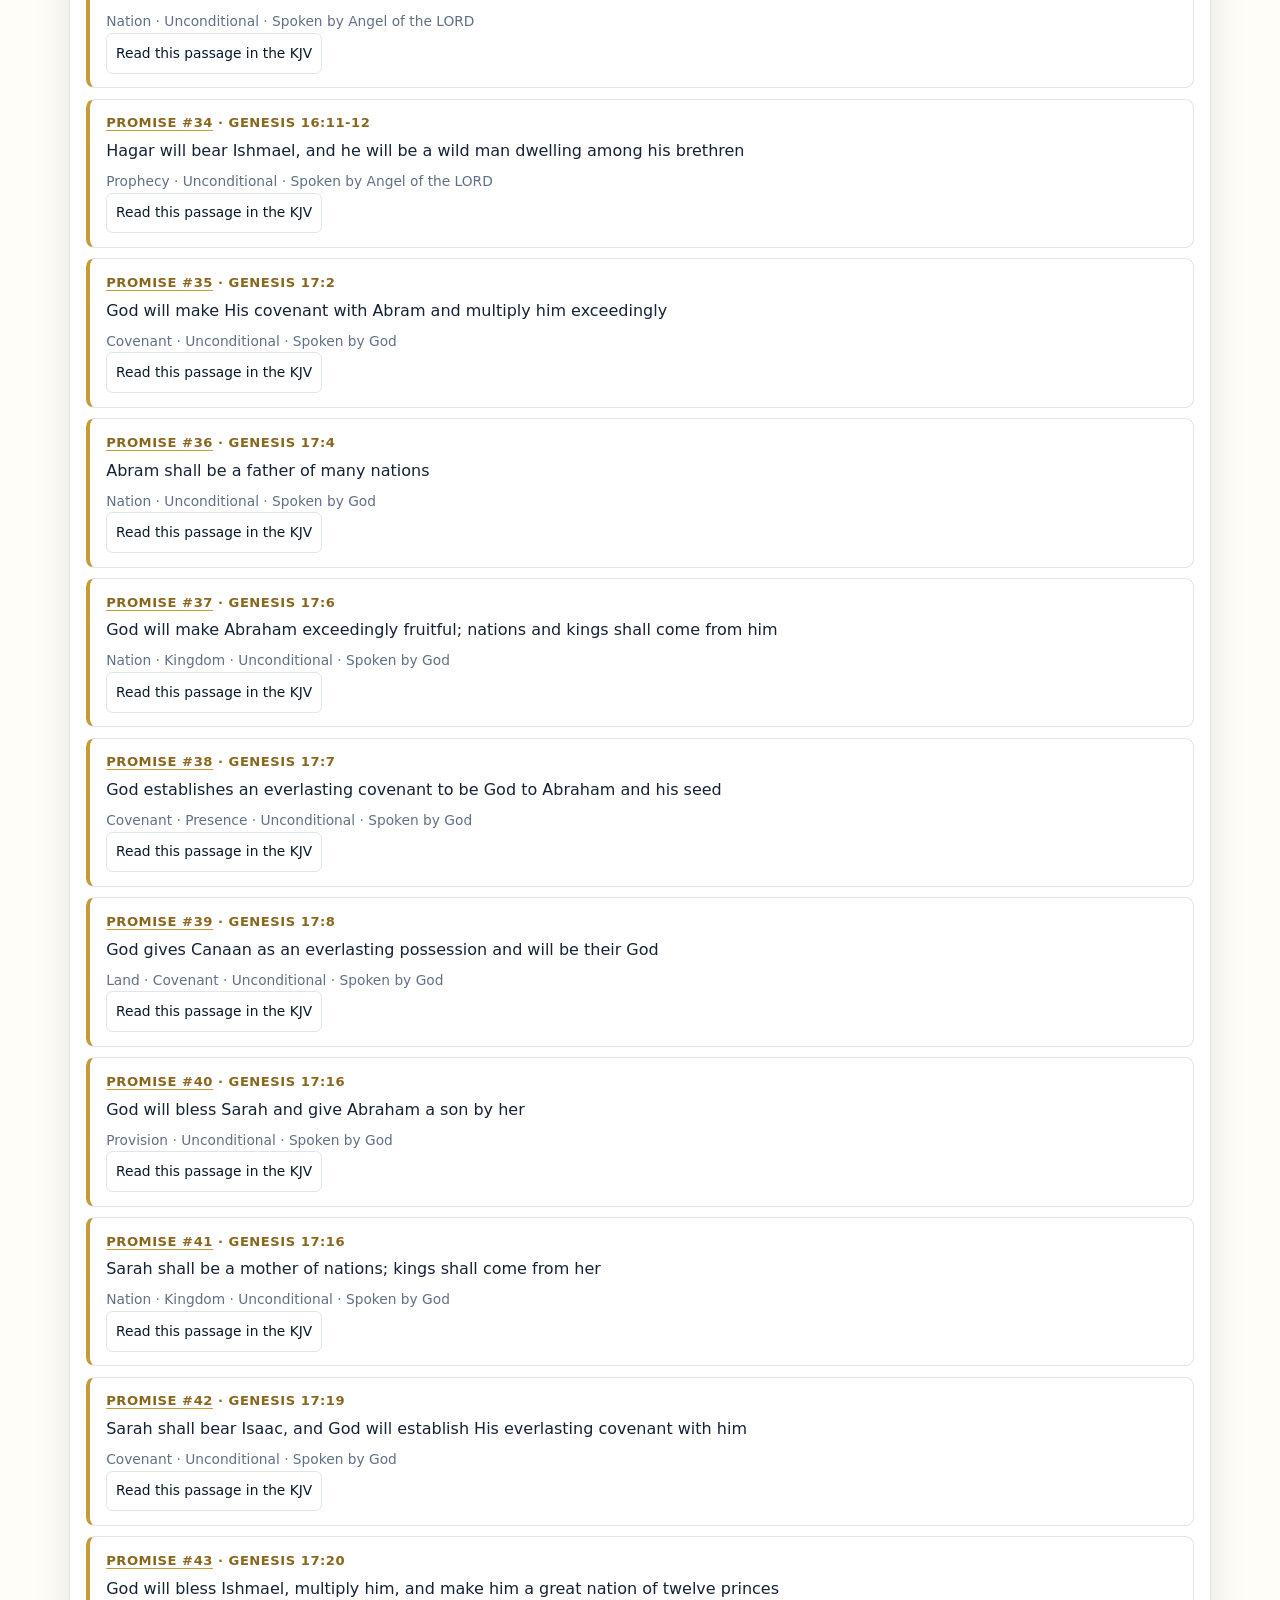
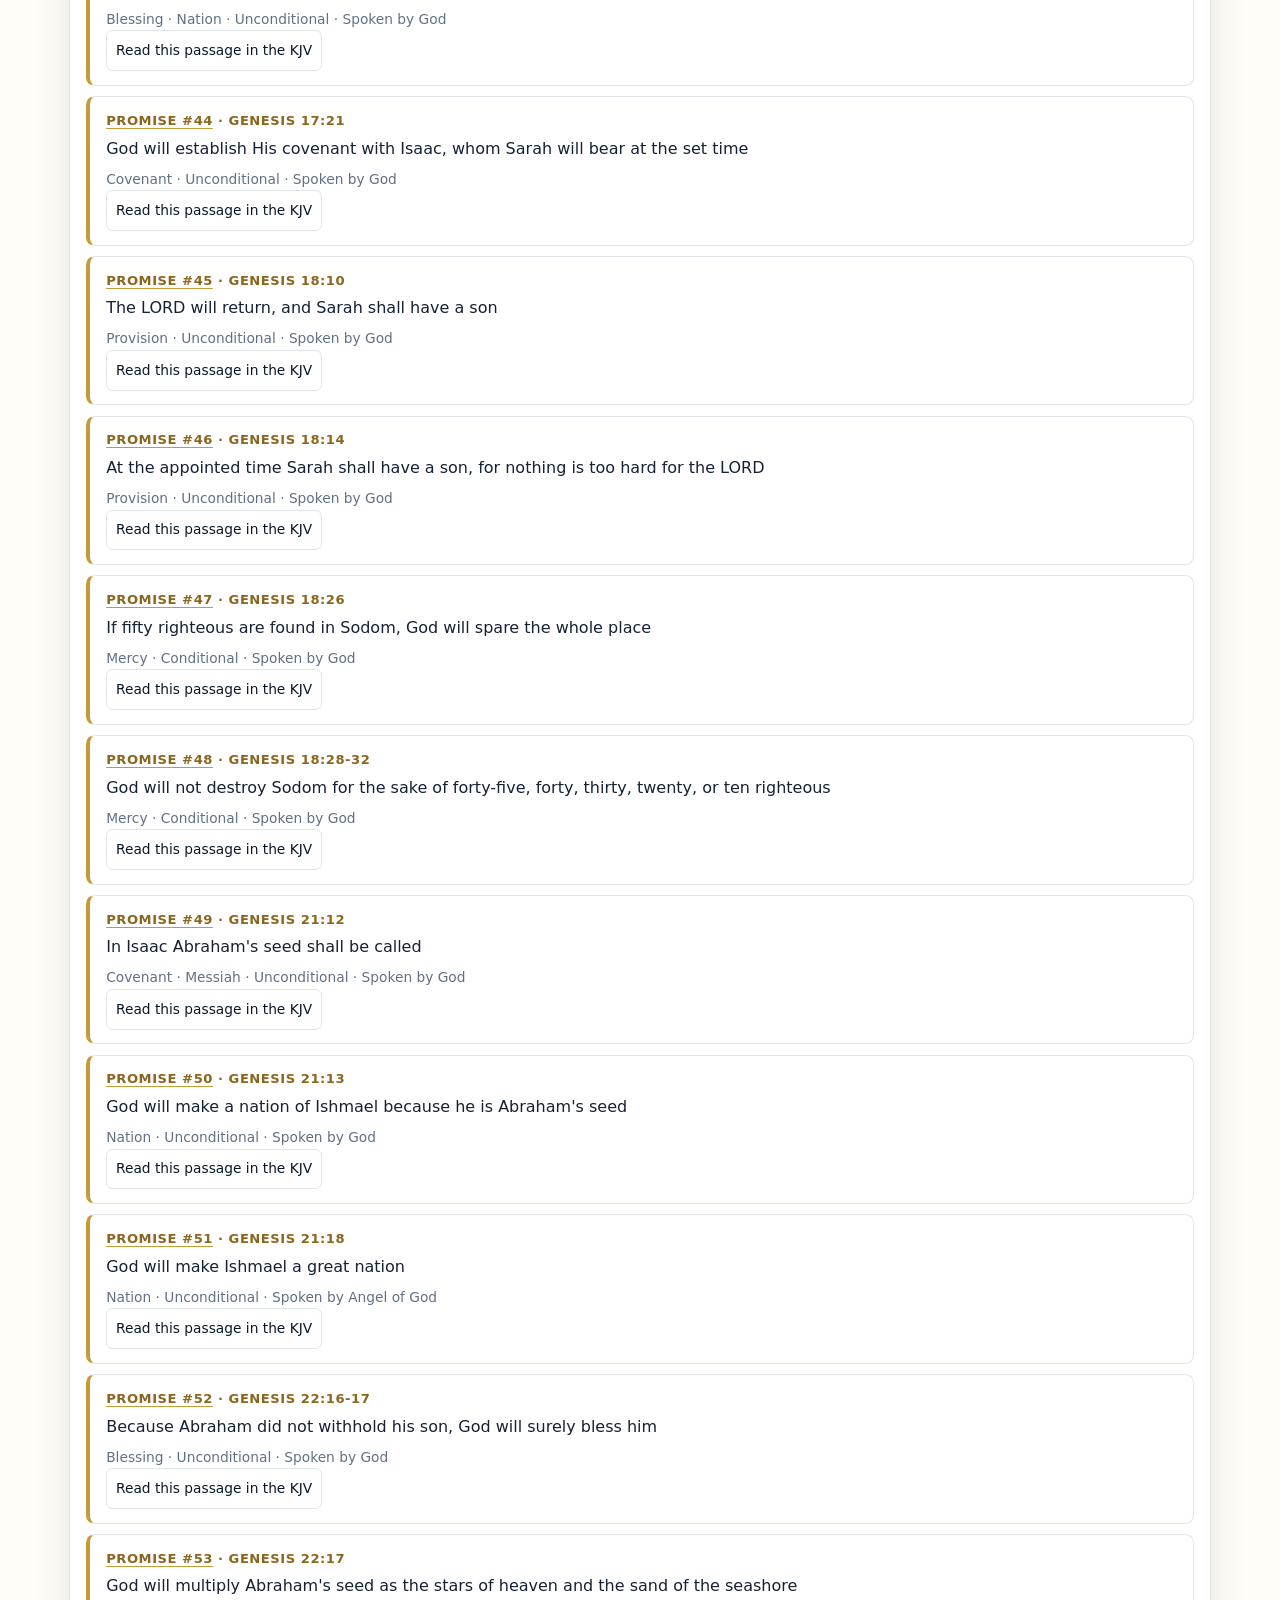
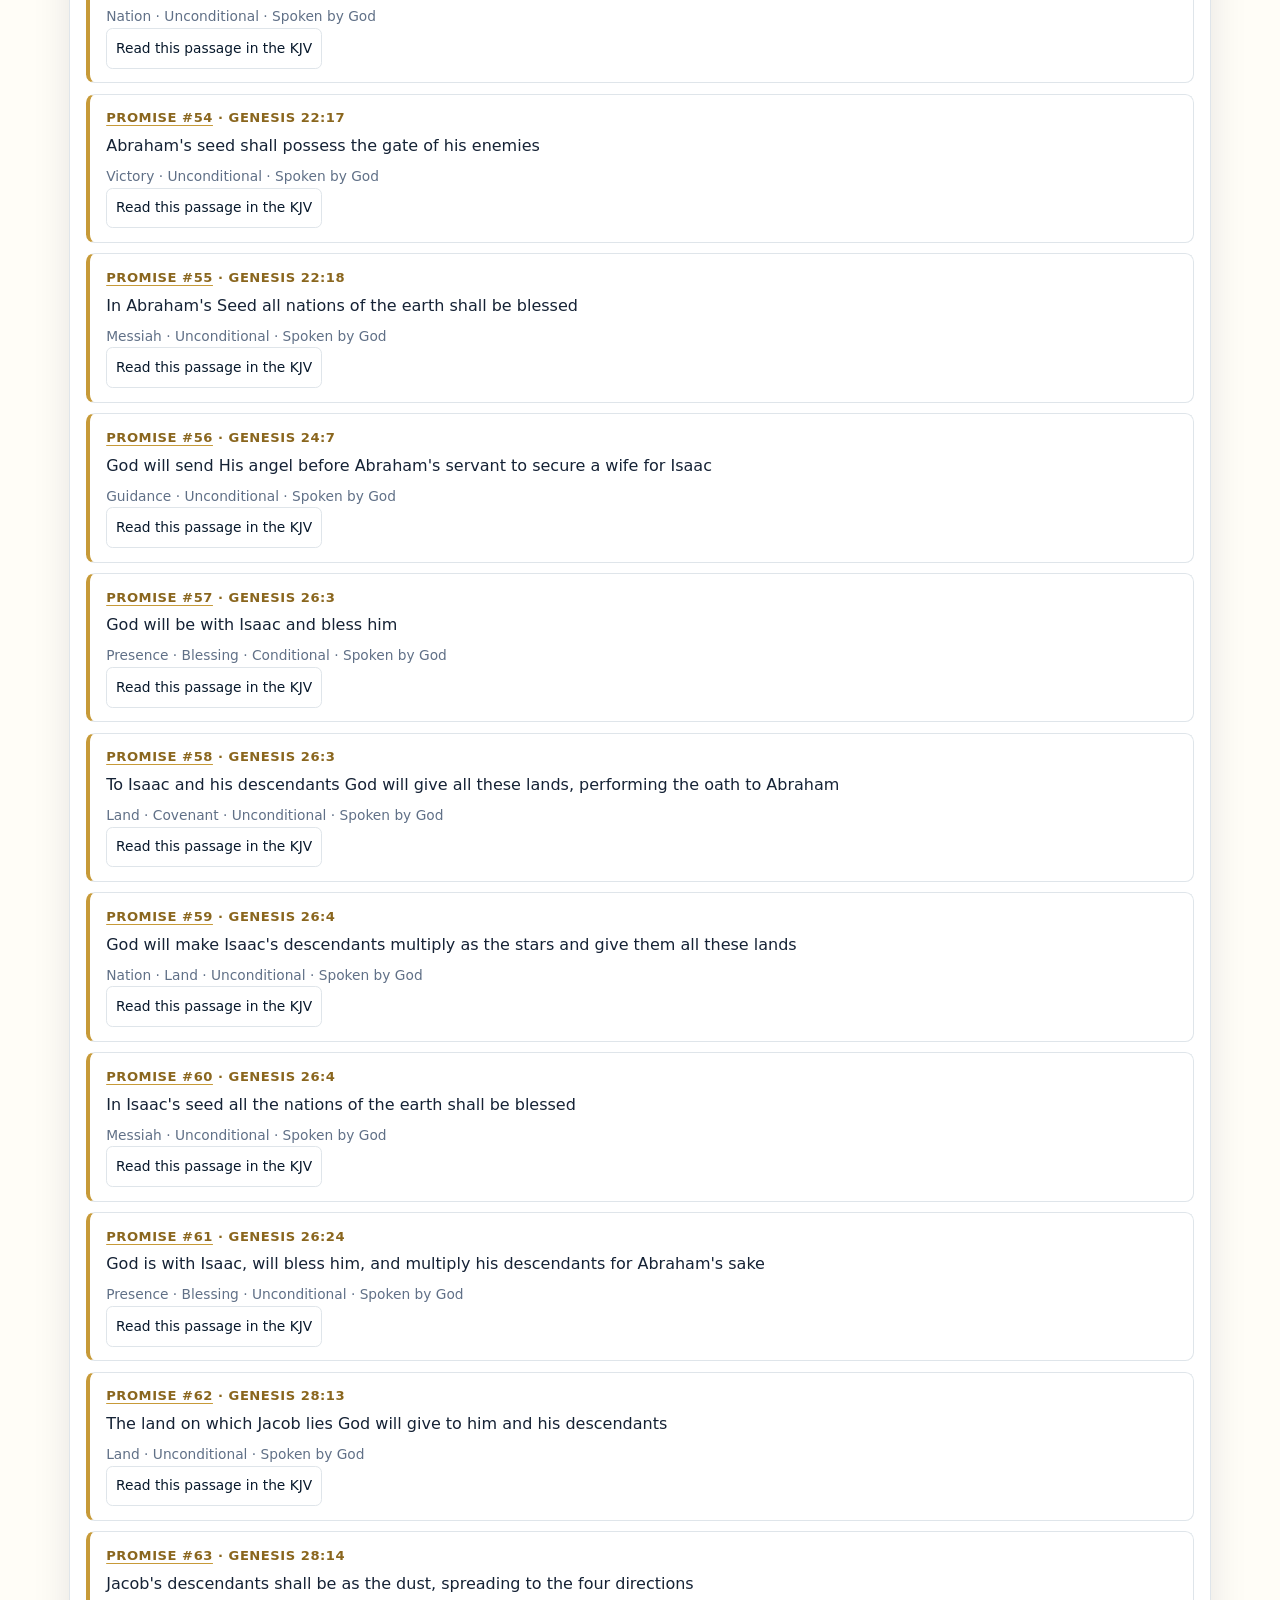
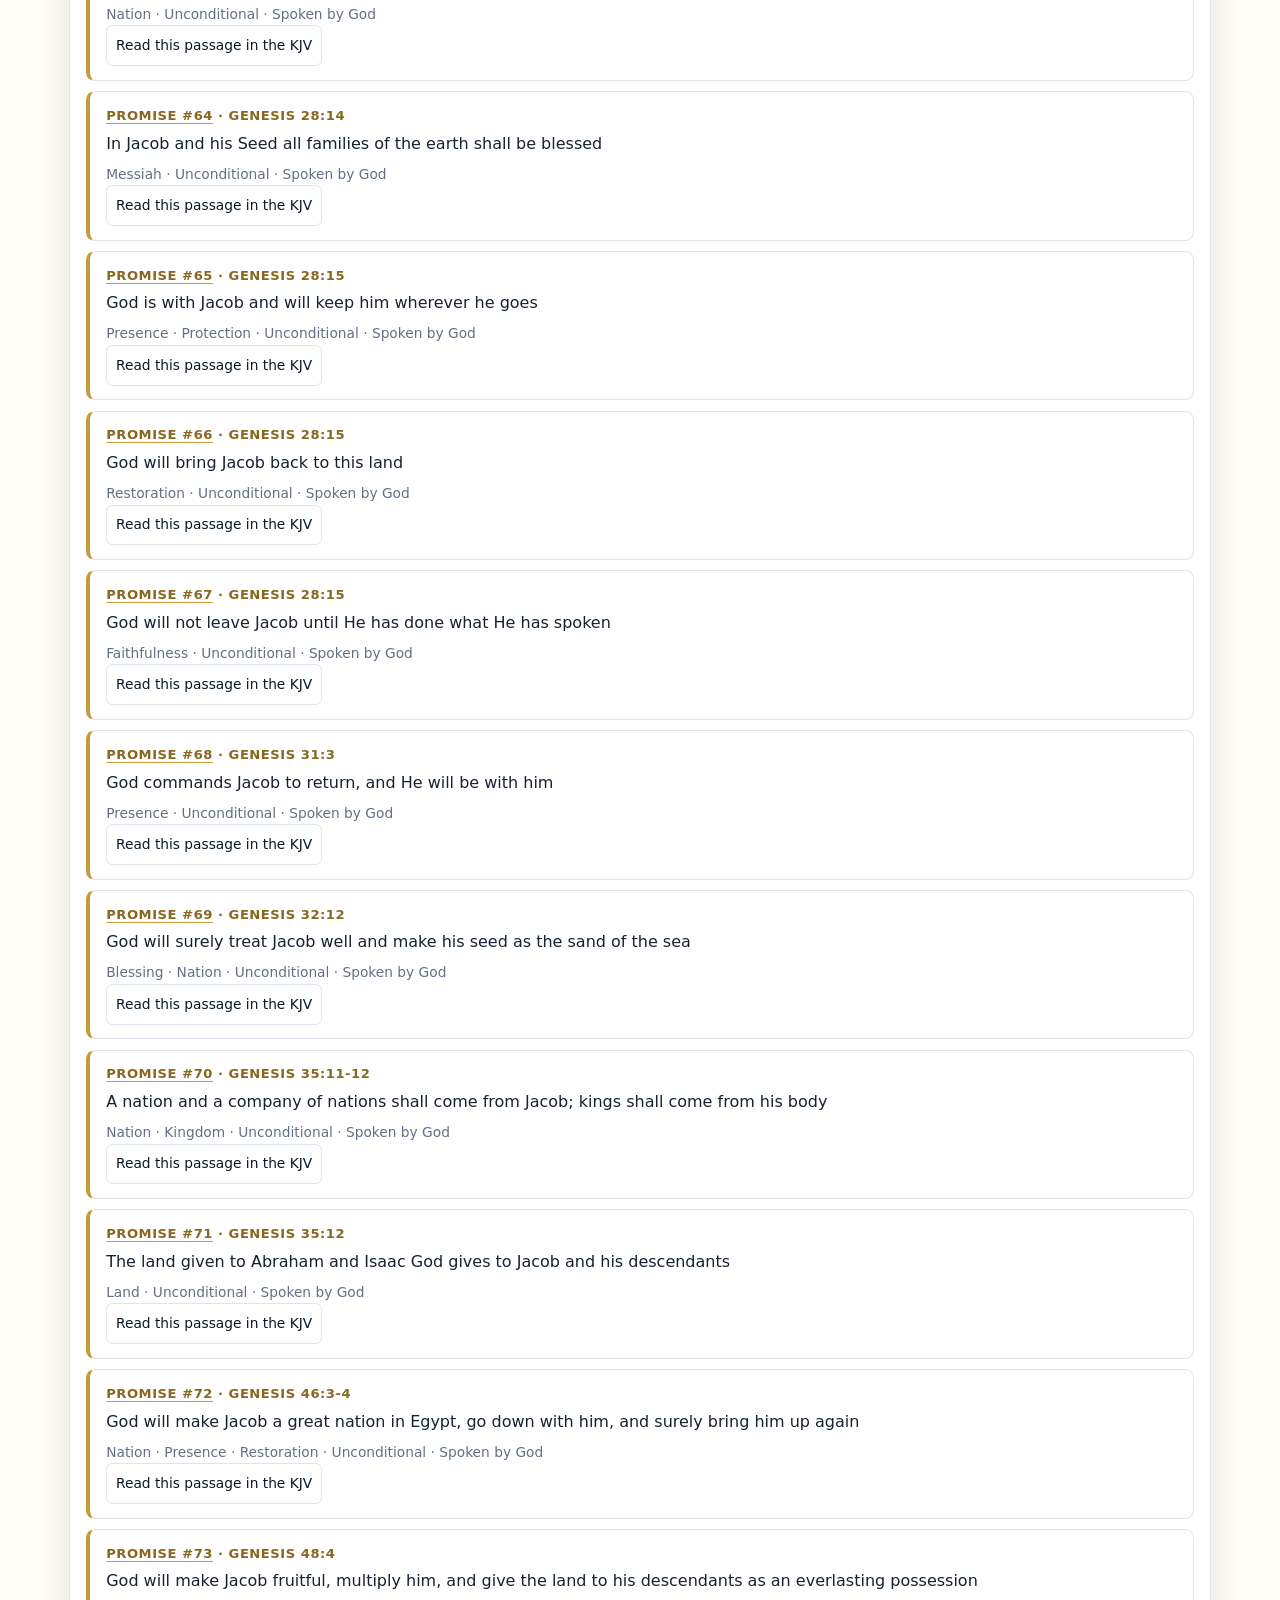
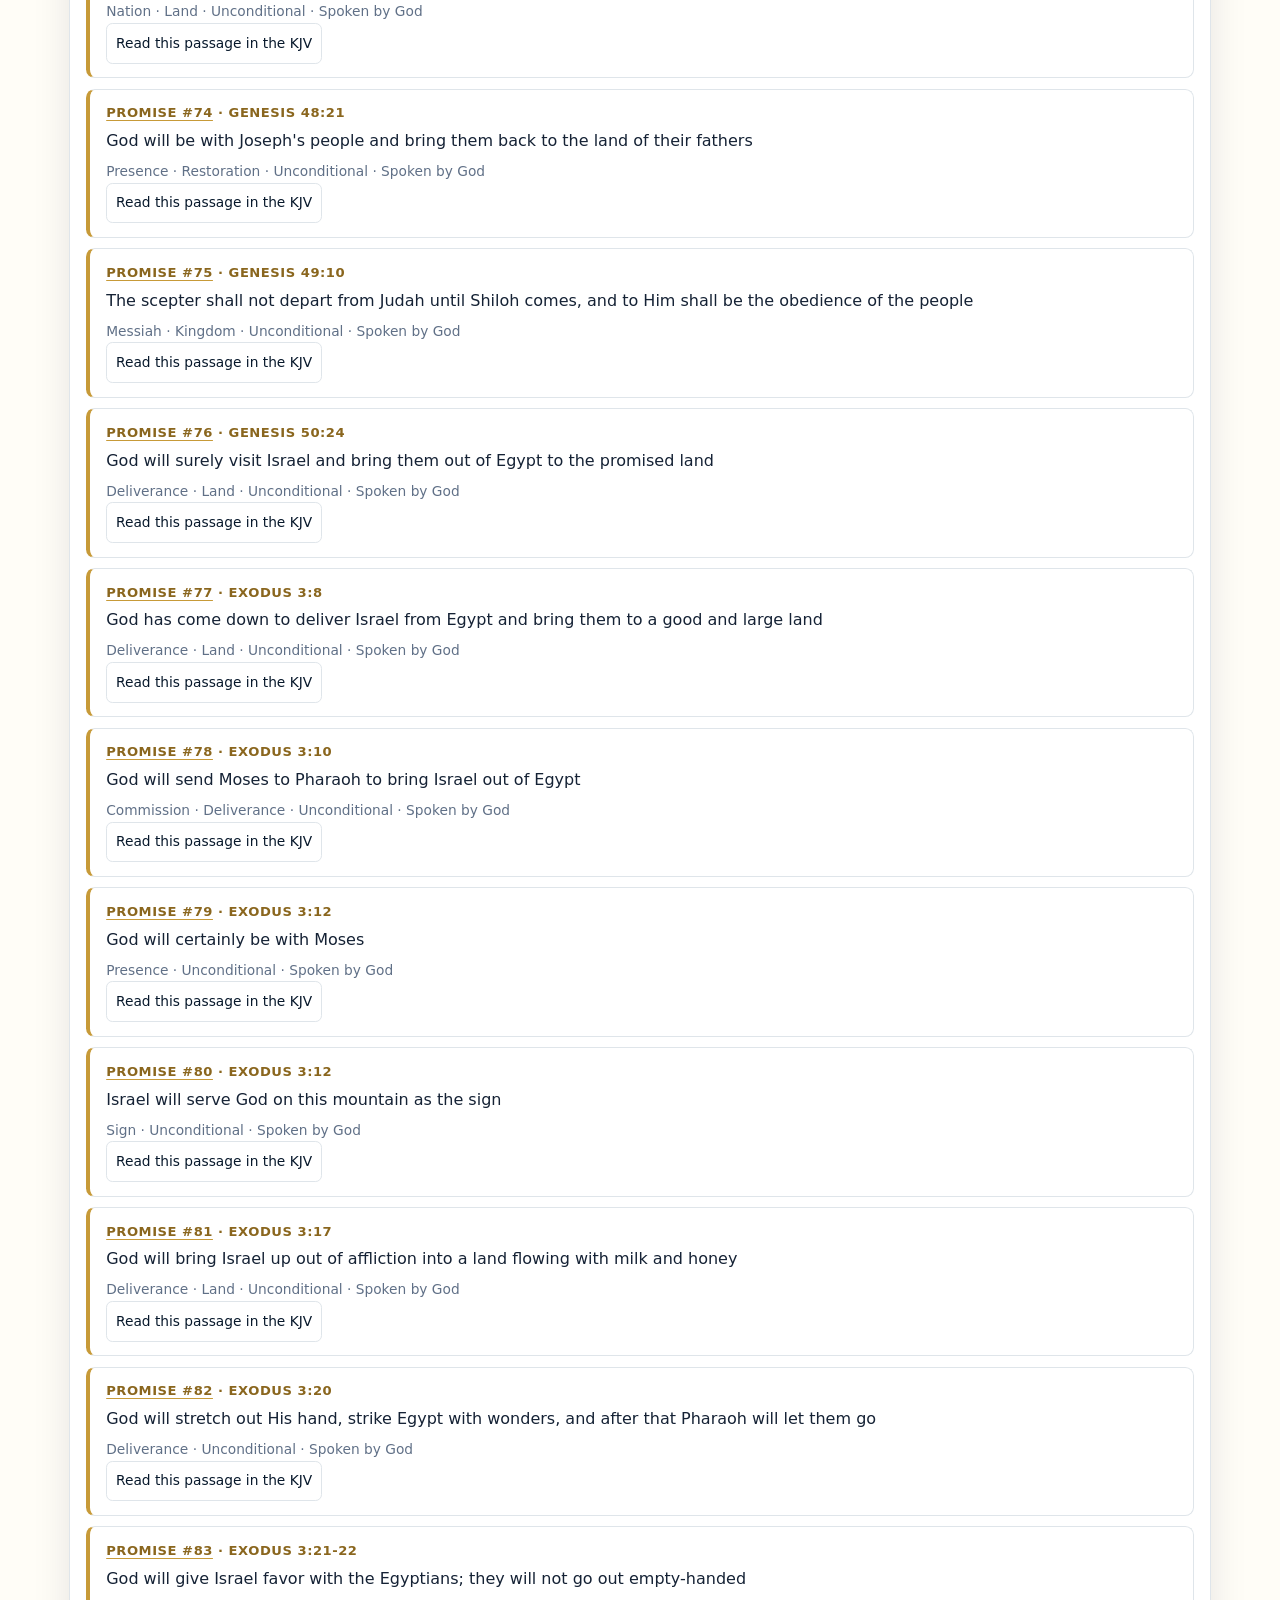
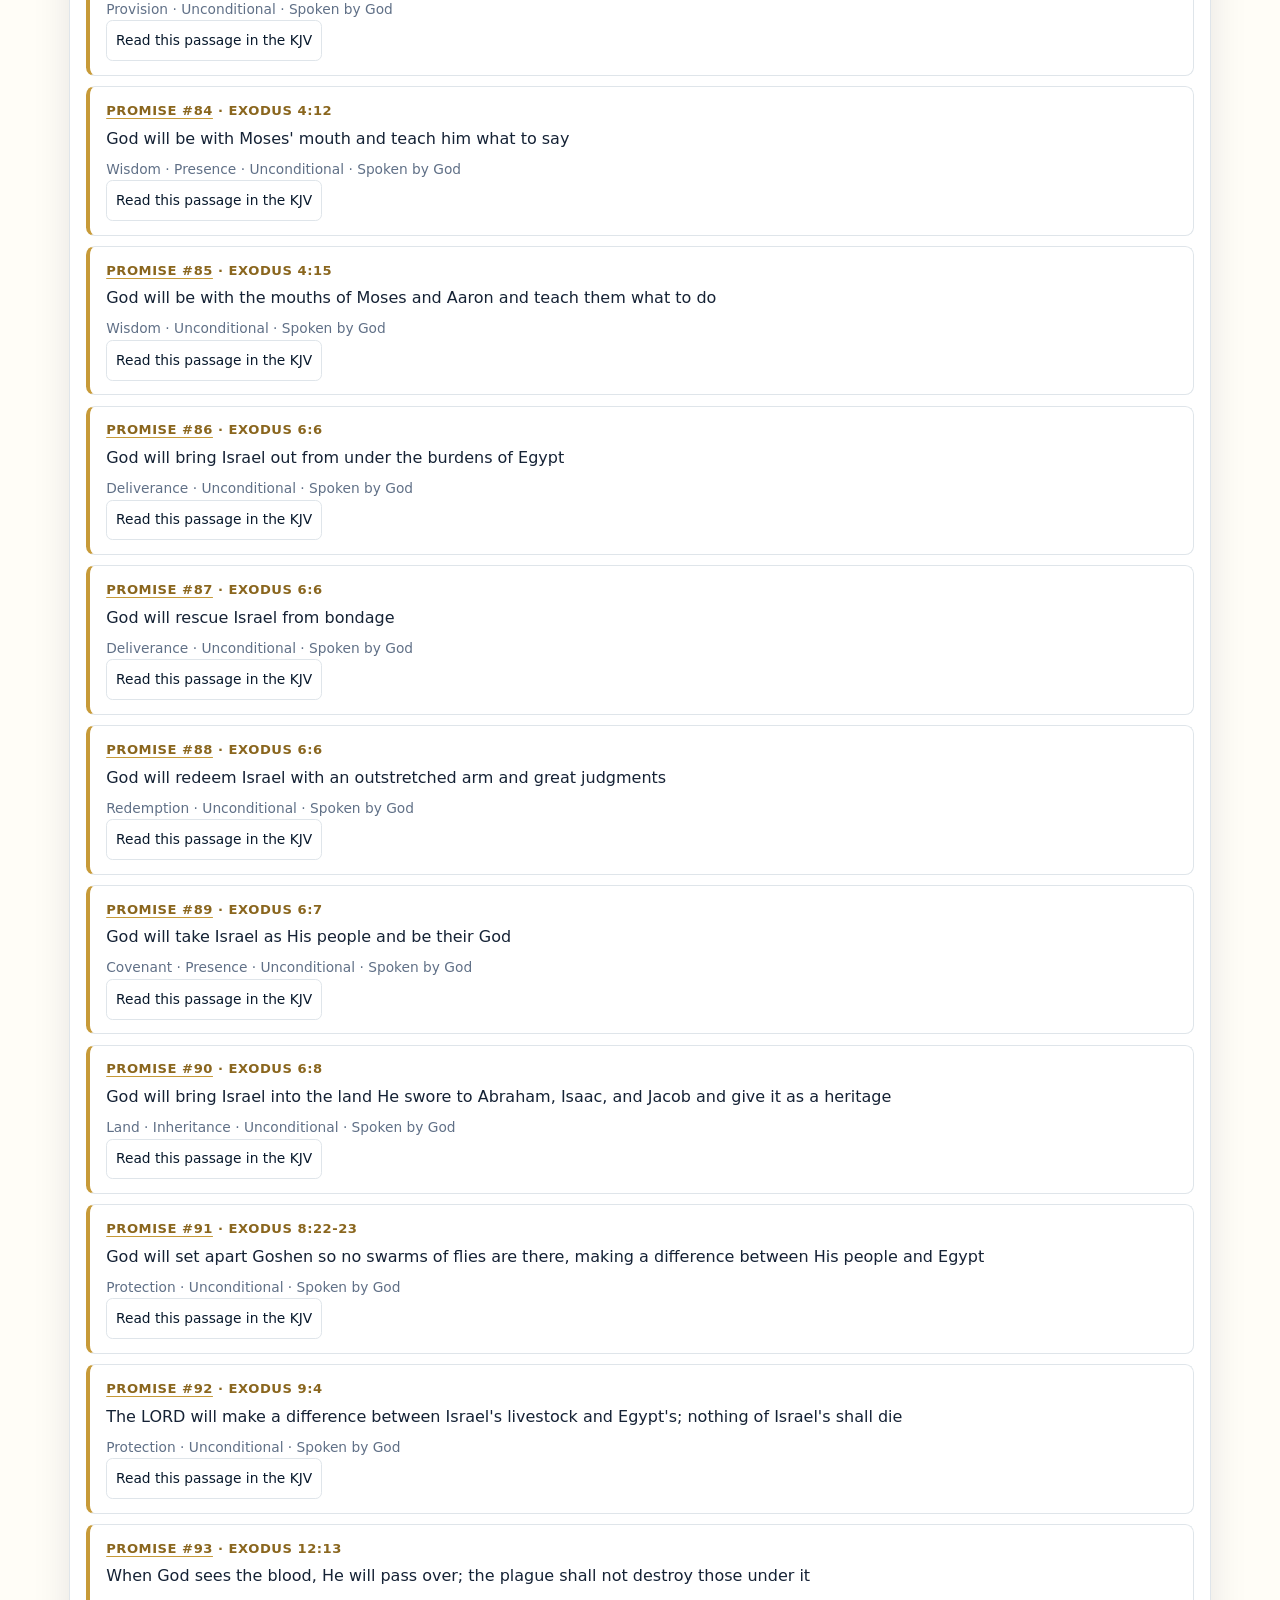
==== commit 465c4b7c: "Give every view a shareable address Nothing on the site could be linked to. Every view lived at the " ====
--- a/index.html
+++ b/index.html
@@ -48,7 +48,7 @@
     <section class="section" id="bible">
       <div class="section-heading"><p class="eyebrow">Read the Word</p><h2>The complete King James Bible</h2><p>Choose any book and chapter. Each book begins with a concise guide to how it bears witness to Jesus Christ.</p></div>
       <div class="reader">
-        <div class="reader-controls"><strong>Choose a passage</strong><label for="reader-book">Book</label><select id="reader-book"><option>Loading…</option></select><label for="reader-chapter">Chapter</label><select id="reader-chapter"><option>Loading…</option></select></div>
+        <div class="reader-controls"><strong>Choose a passage</strong><label for="reader-book">Book</label><select id="reader-book"><option>Loading…</option></select><label for="reader-chapter">Chapter</label><select id="reader-chapter"><option>Loading…</option></select><button class="copy-link" id="copy-chapter-link" type="button">Copy link to this chapter</button></div>
         <article class="reader-content" id="reader-content"><div class="loading">Loading the KJV reader…</div></article>
       </div>
     </section>
--- a/assets/styles.css
+++ b/assets/styles.css
@@ -94,8 +94,16 @@
 .vault-card.featured h3 { color: #f0c76f; }
 .vault-card.featured p { color: #d7e1eb; }
 .book-grid { margin-top: 1rem; display: grid; grid-template-columns: repeat(4, 1fr); gap: .45rem; }
-.book-link { border: 1px solid var(--line); background: white; border-radius: .4rem; padding: .55rem; text-align: left; color: var(--navy); }
+.book-link { display: inline-block; border: 1px solid var(--line); background: white; border-radius: .4rem; padding: .55rem; text-align: left; color: var(--navy); text-decoration: none; }
 .book-link:hover, .book-link:focus { border-color: var(--gold); background: #fffbf1; }
+
+/* Every view has an address: citations and references are real links. */
+.ref-link { color: inherit; text-decoration-color: var(--gold); text-underline-offset: .2em; }
+.ref-link:hover, .ref-link:focus { color: var(--navy); }
+.copy-link { width: 100%; margin-top: 1rem; border: 1px solid #4d6a89; border-radius: .4rem; padding: .5rem; background: transparent; color: white; font-size: .85rem; }
+.copy-link:hover, .copy-link:focus { border-color: var(--gold); color: #efc86d; }
+.focus-note { padding: .75rem 1rem; color: var(--muted); font-size: .9rem; }
+.link-button { border: 0; background: none; padding: 0; color: var(--navy); font: inherit; text-decoration: underline; text-decoration-color: var(--gold); }
 
 .ministry-note { background: var(--gold-soft); border: 1px solid #ead29c; border-radius: .8rem; padding: 1.2rem; }
 .site-footer { background: var(--navy); color: #d6e0ea; padding: 2.2rem 1.2rem; text-align: center; }
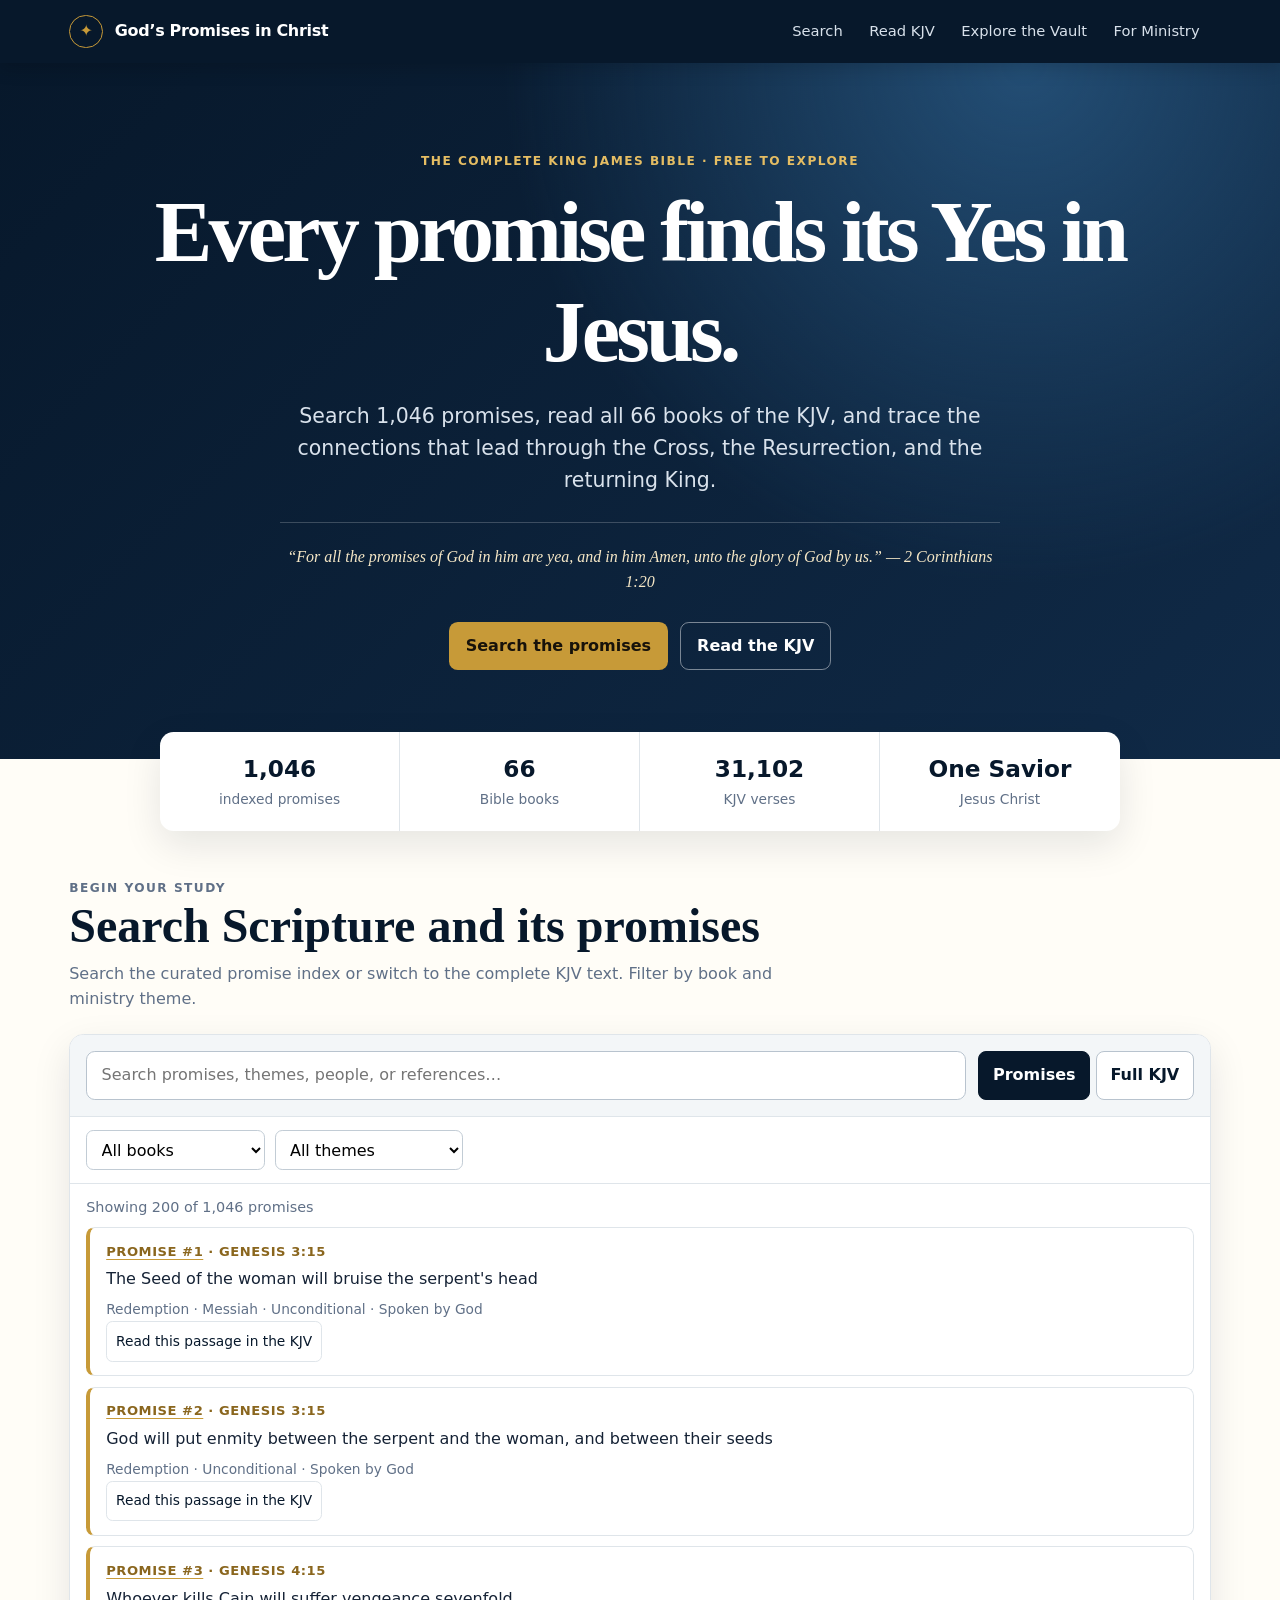
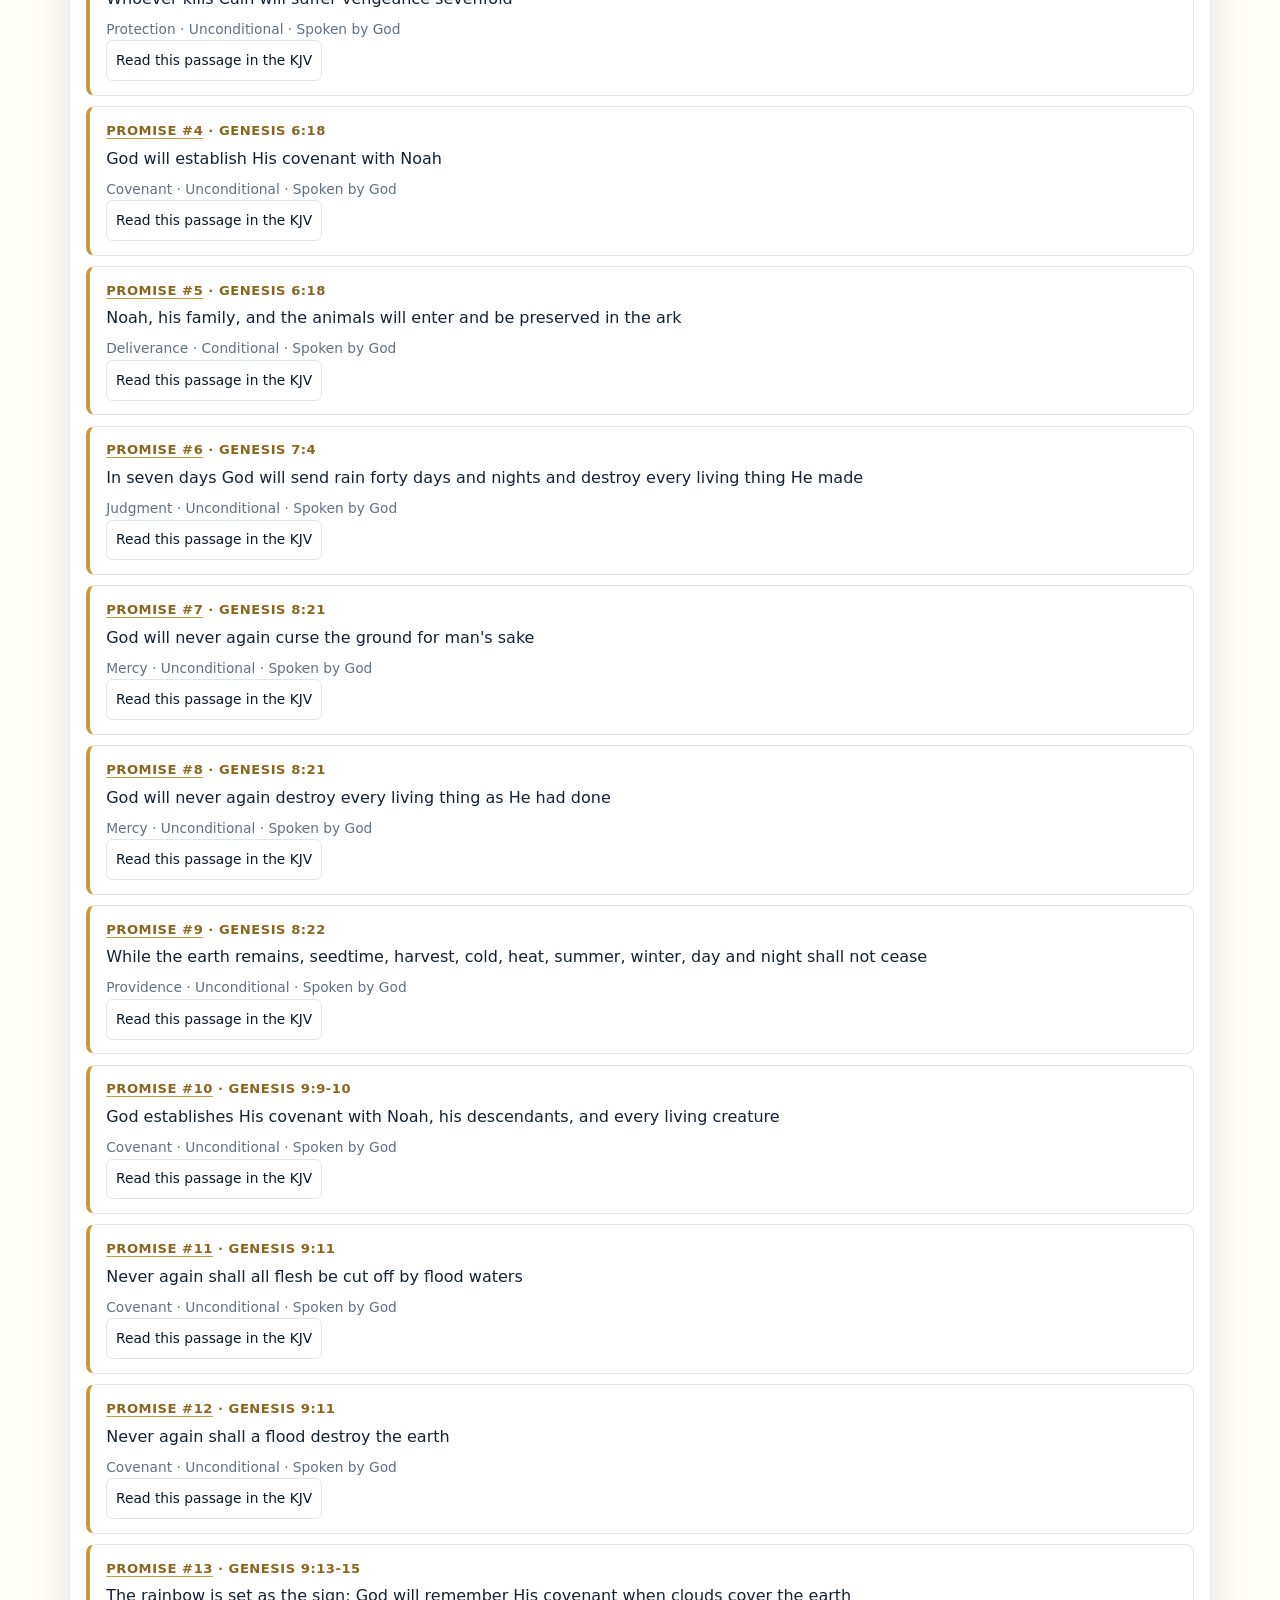
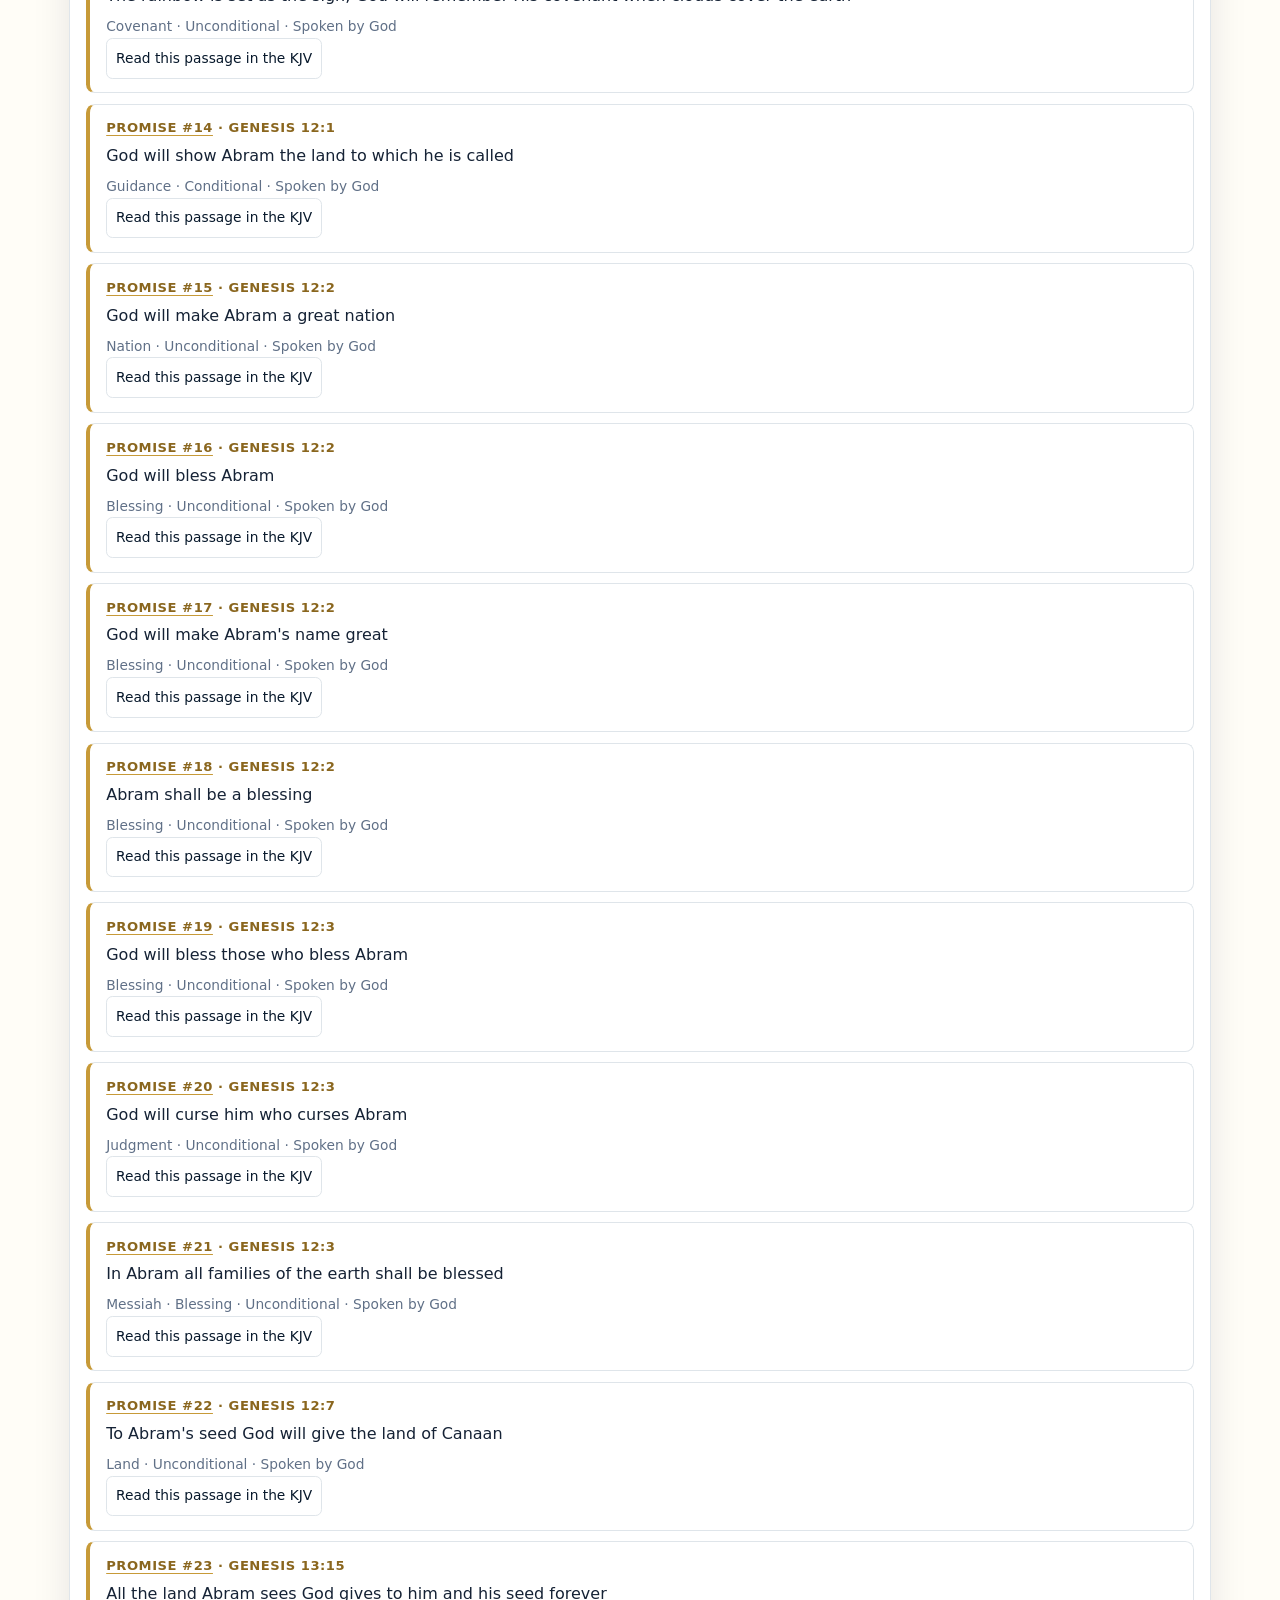
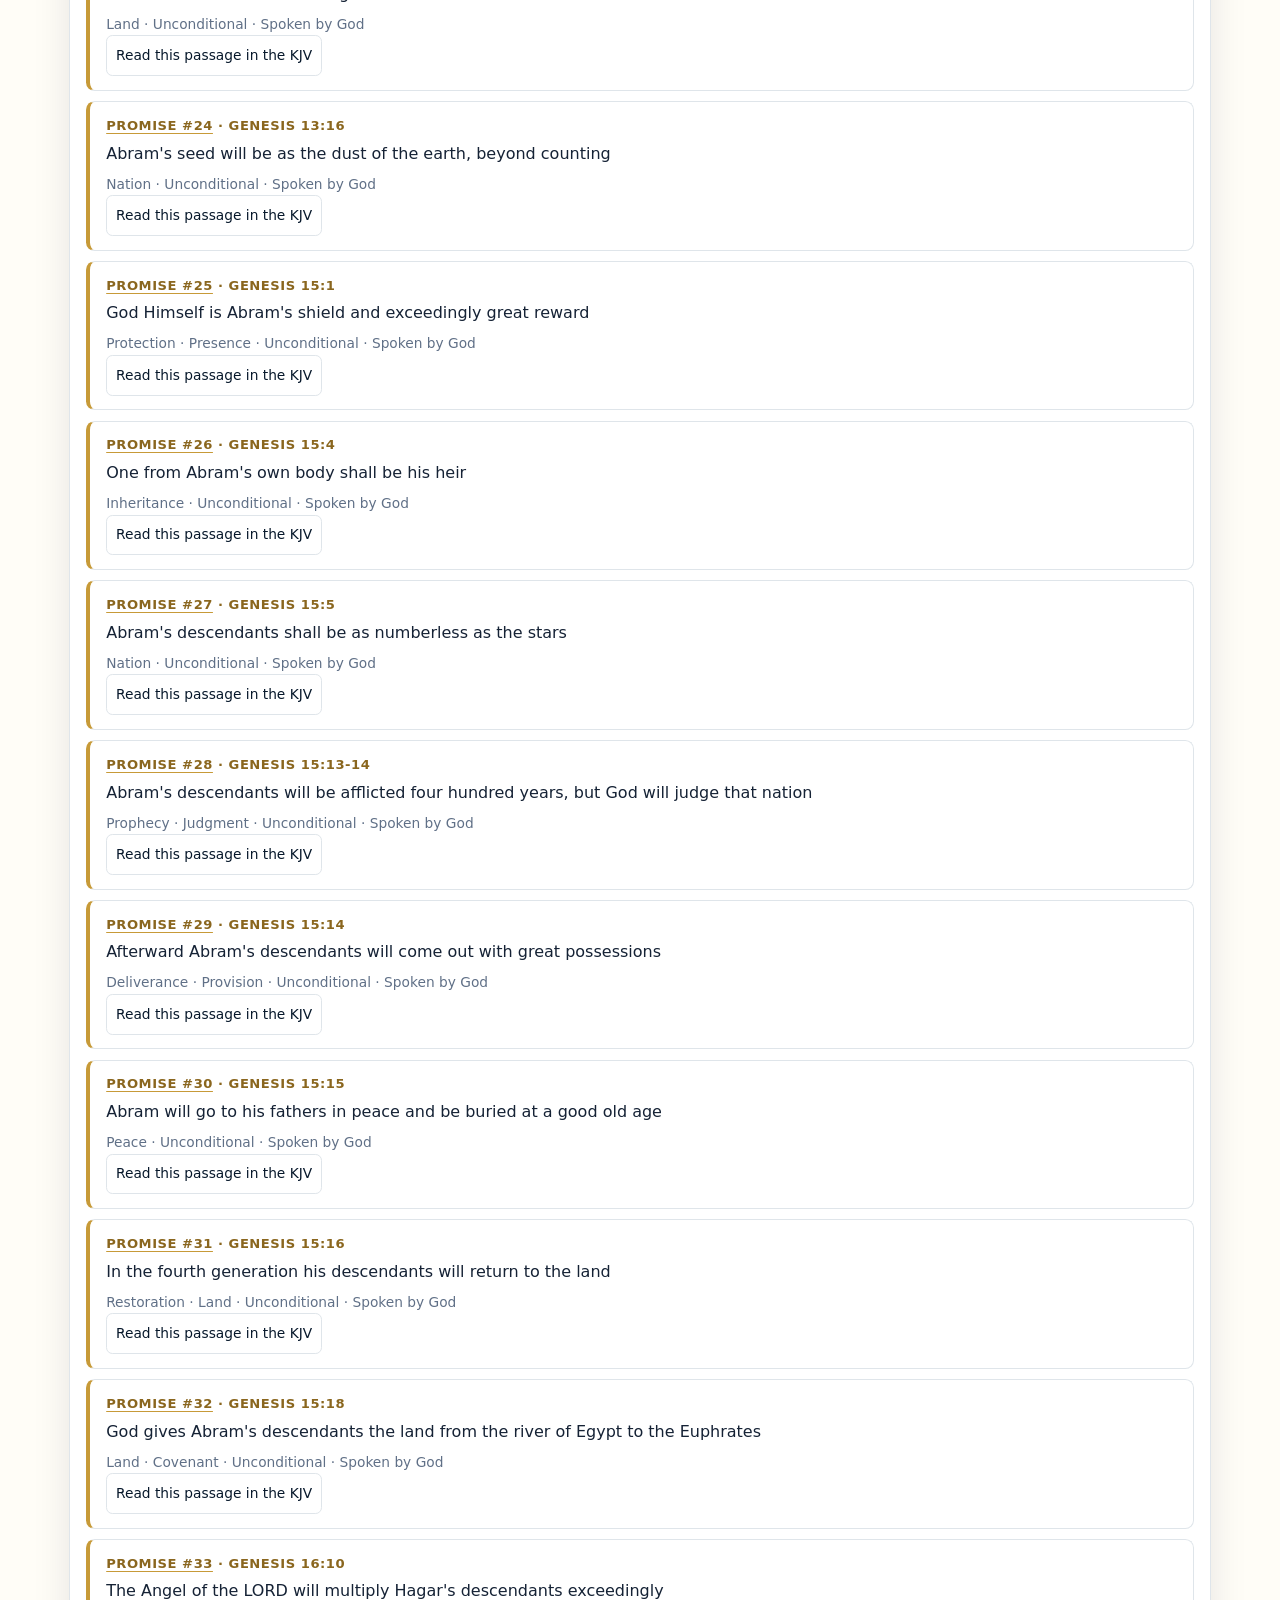
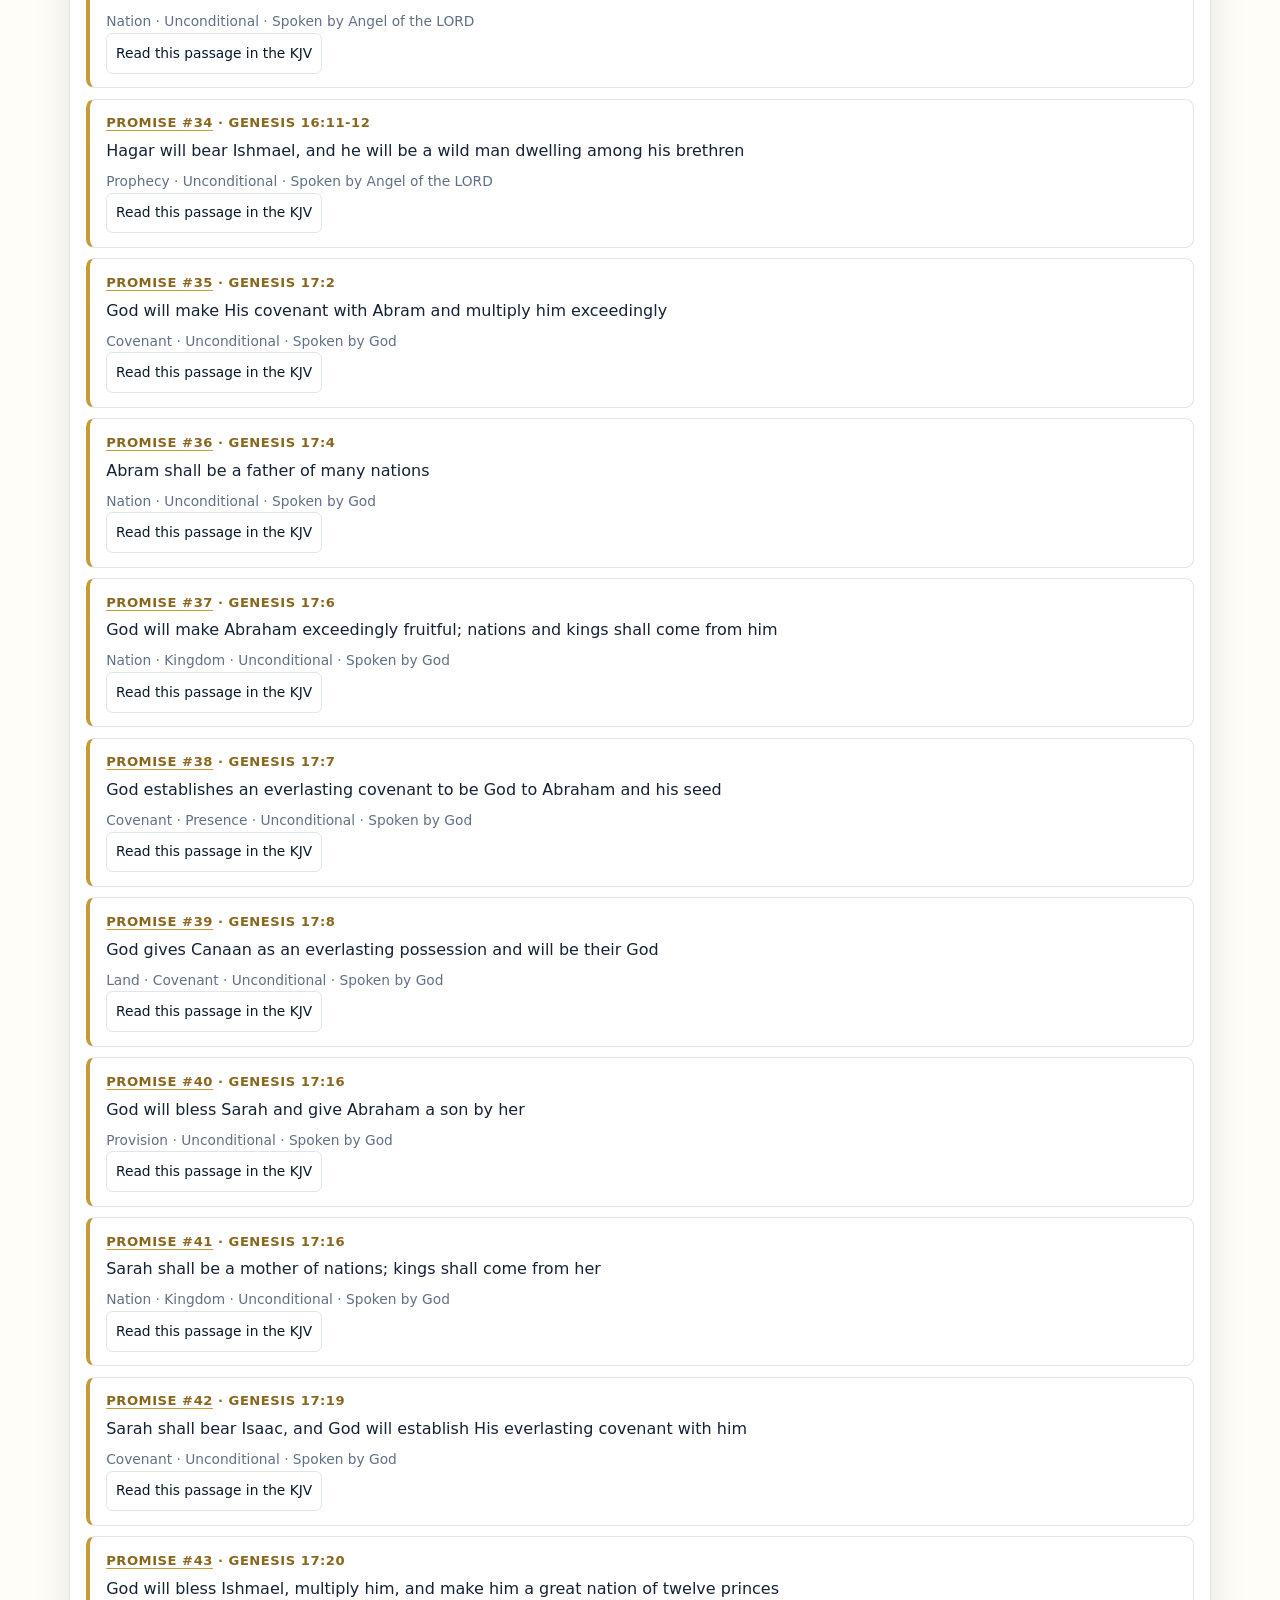
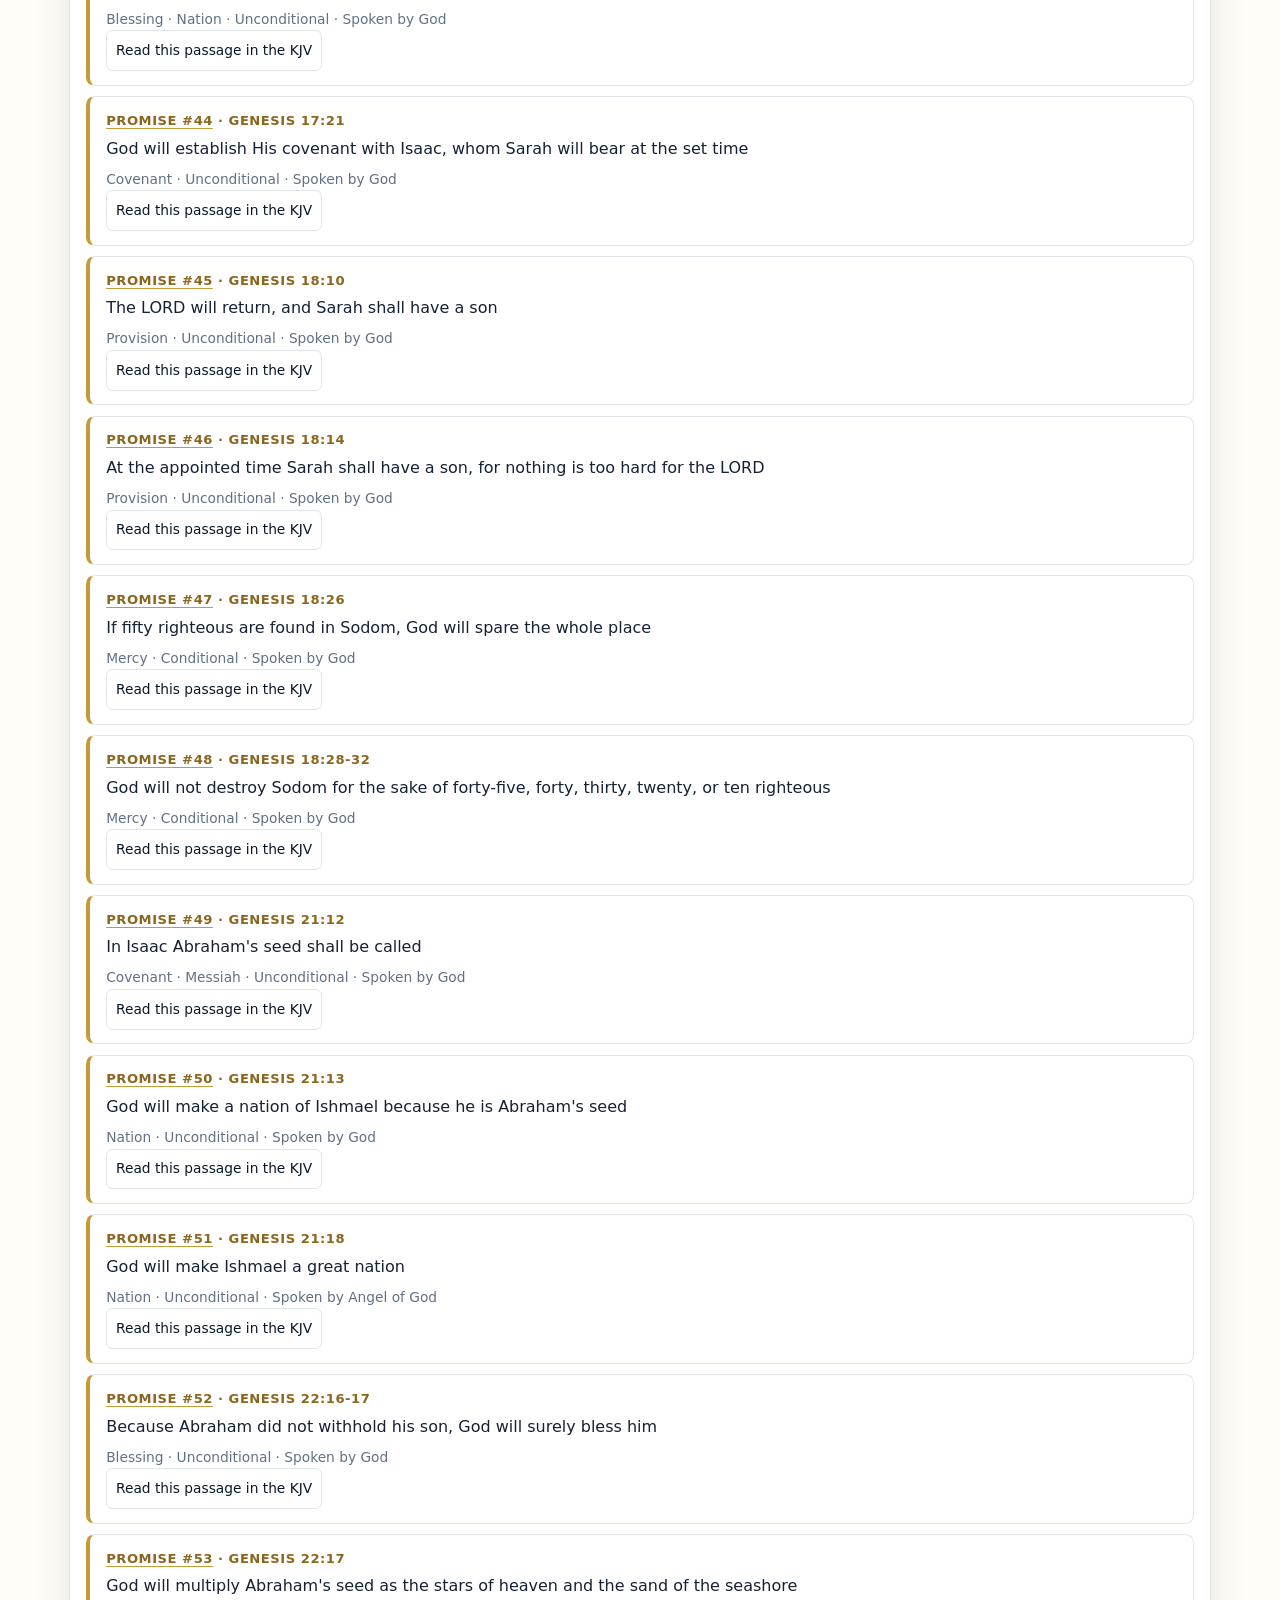
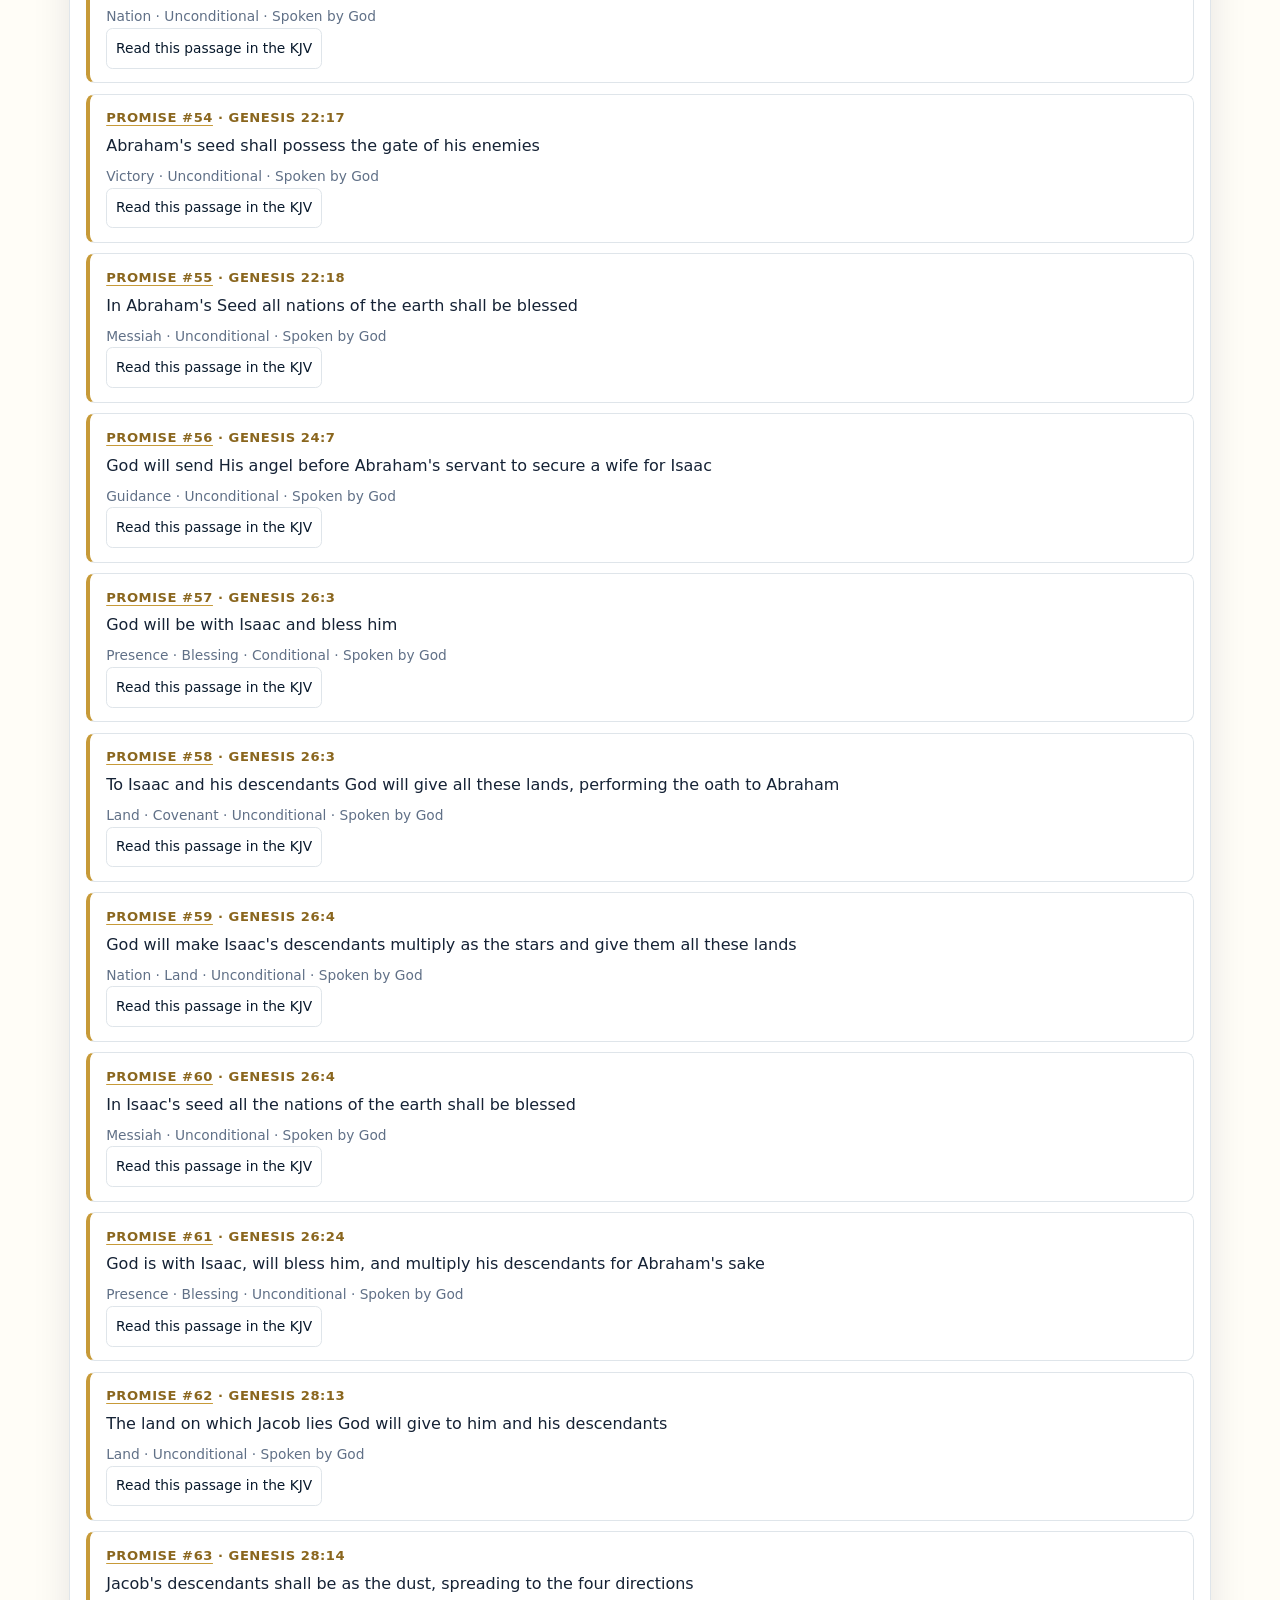
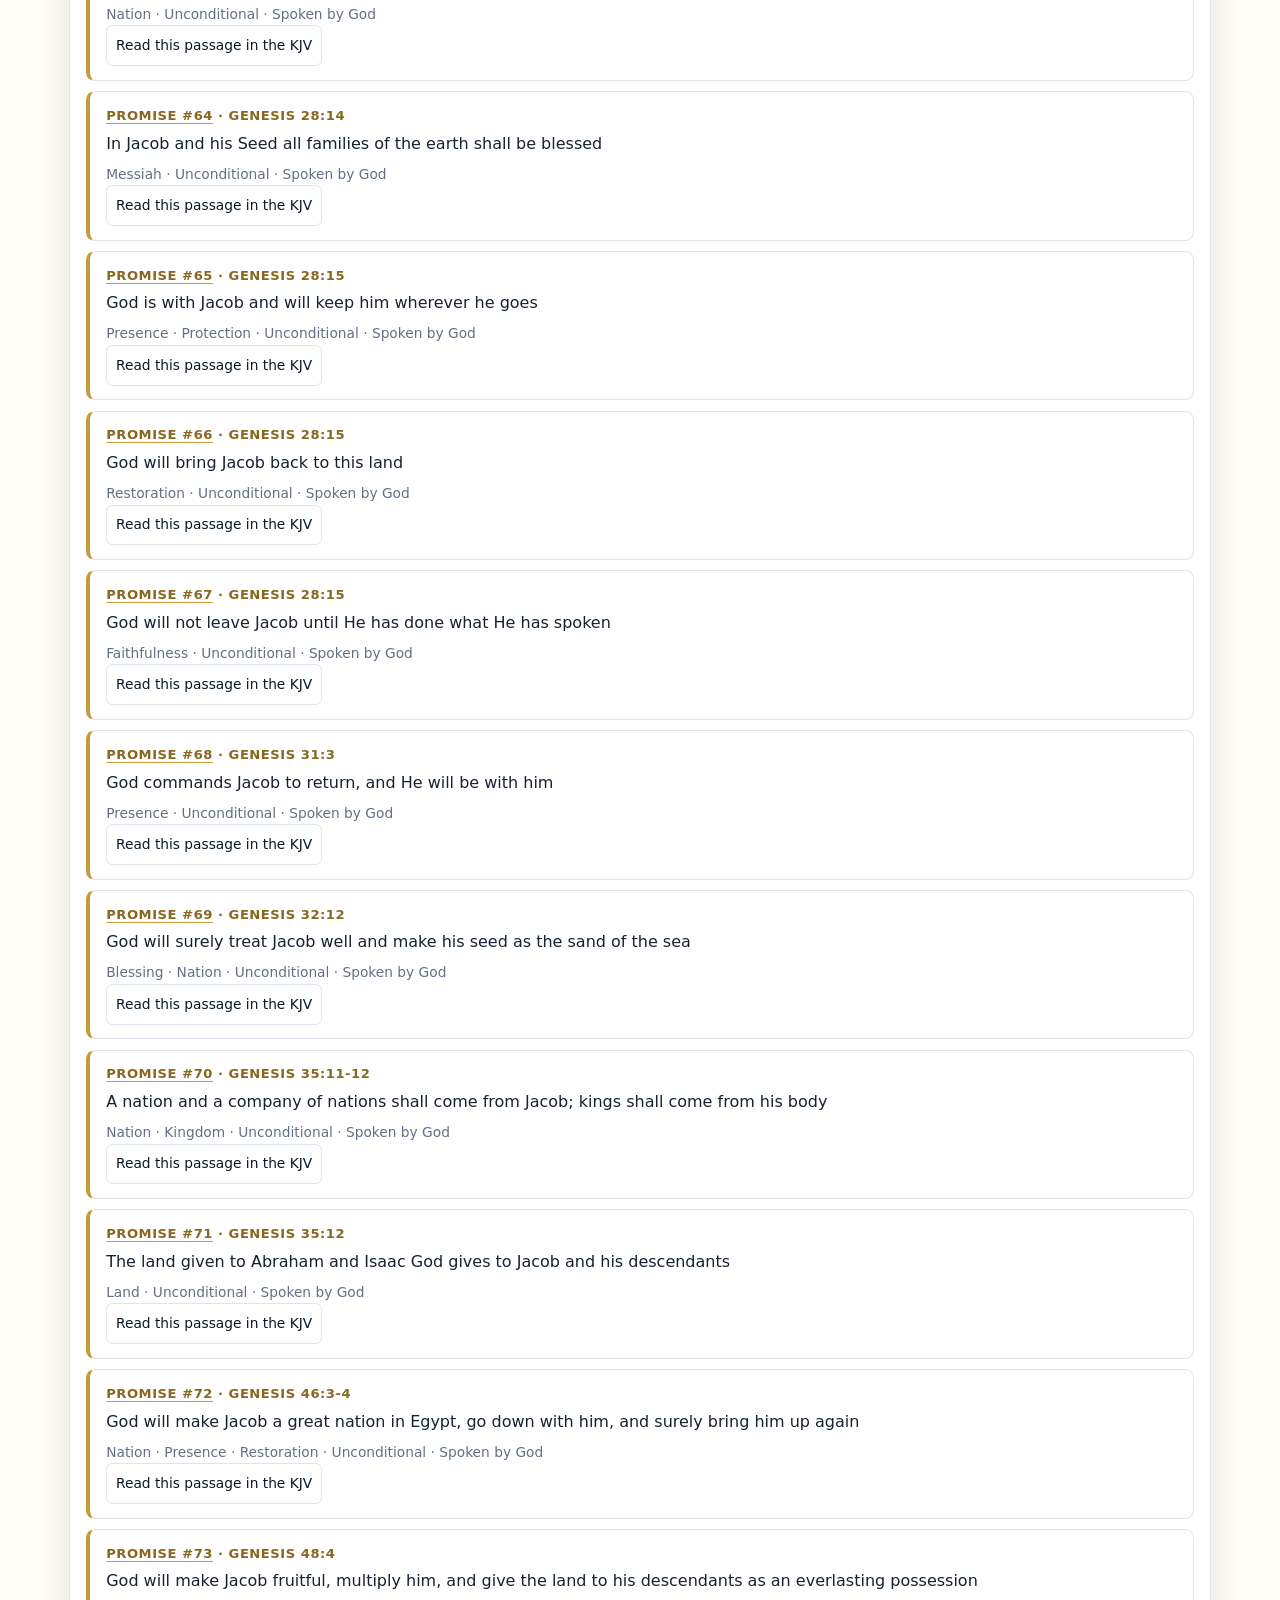
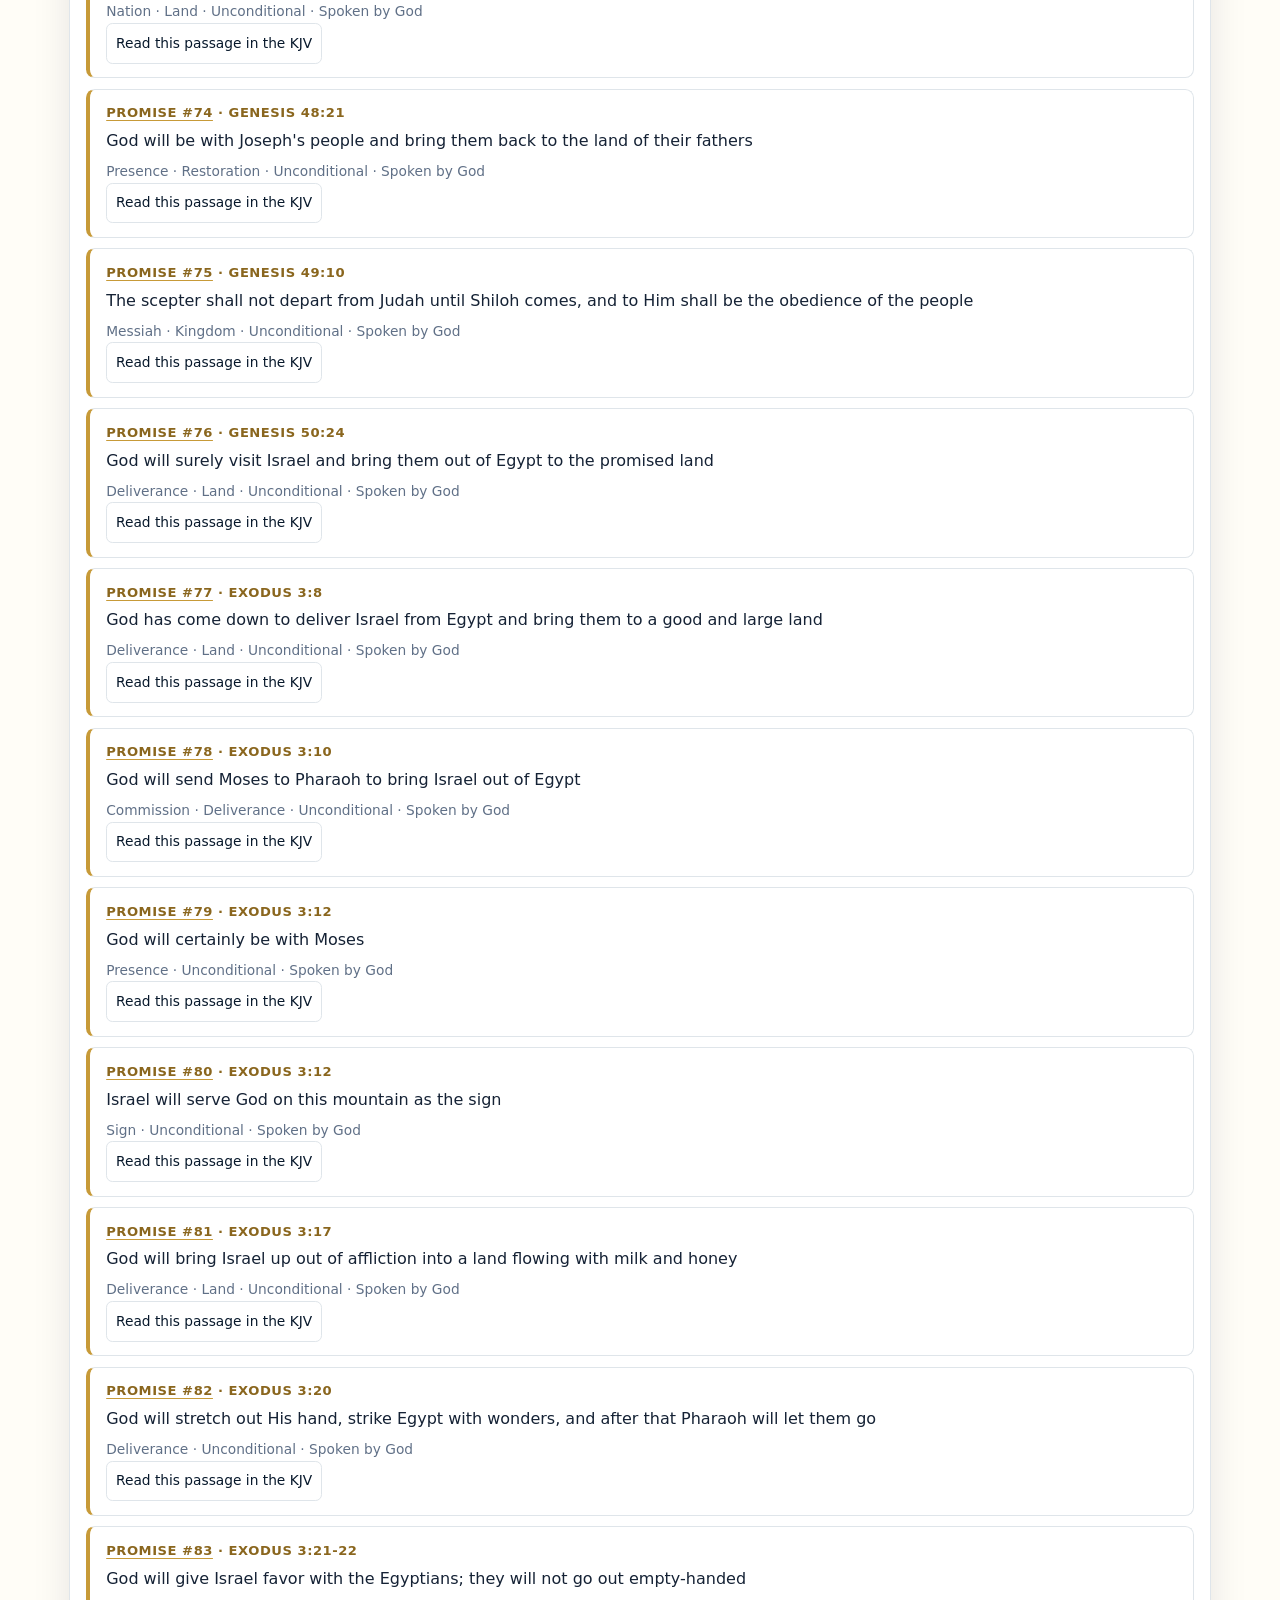
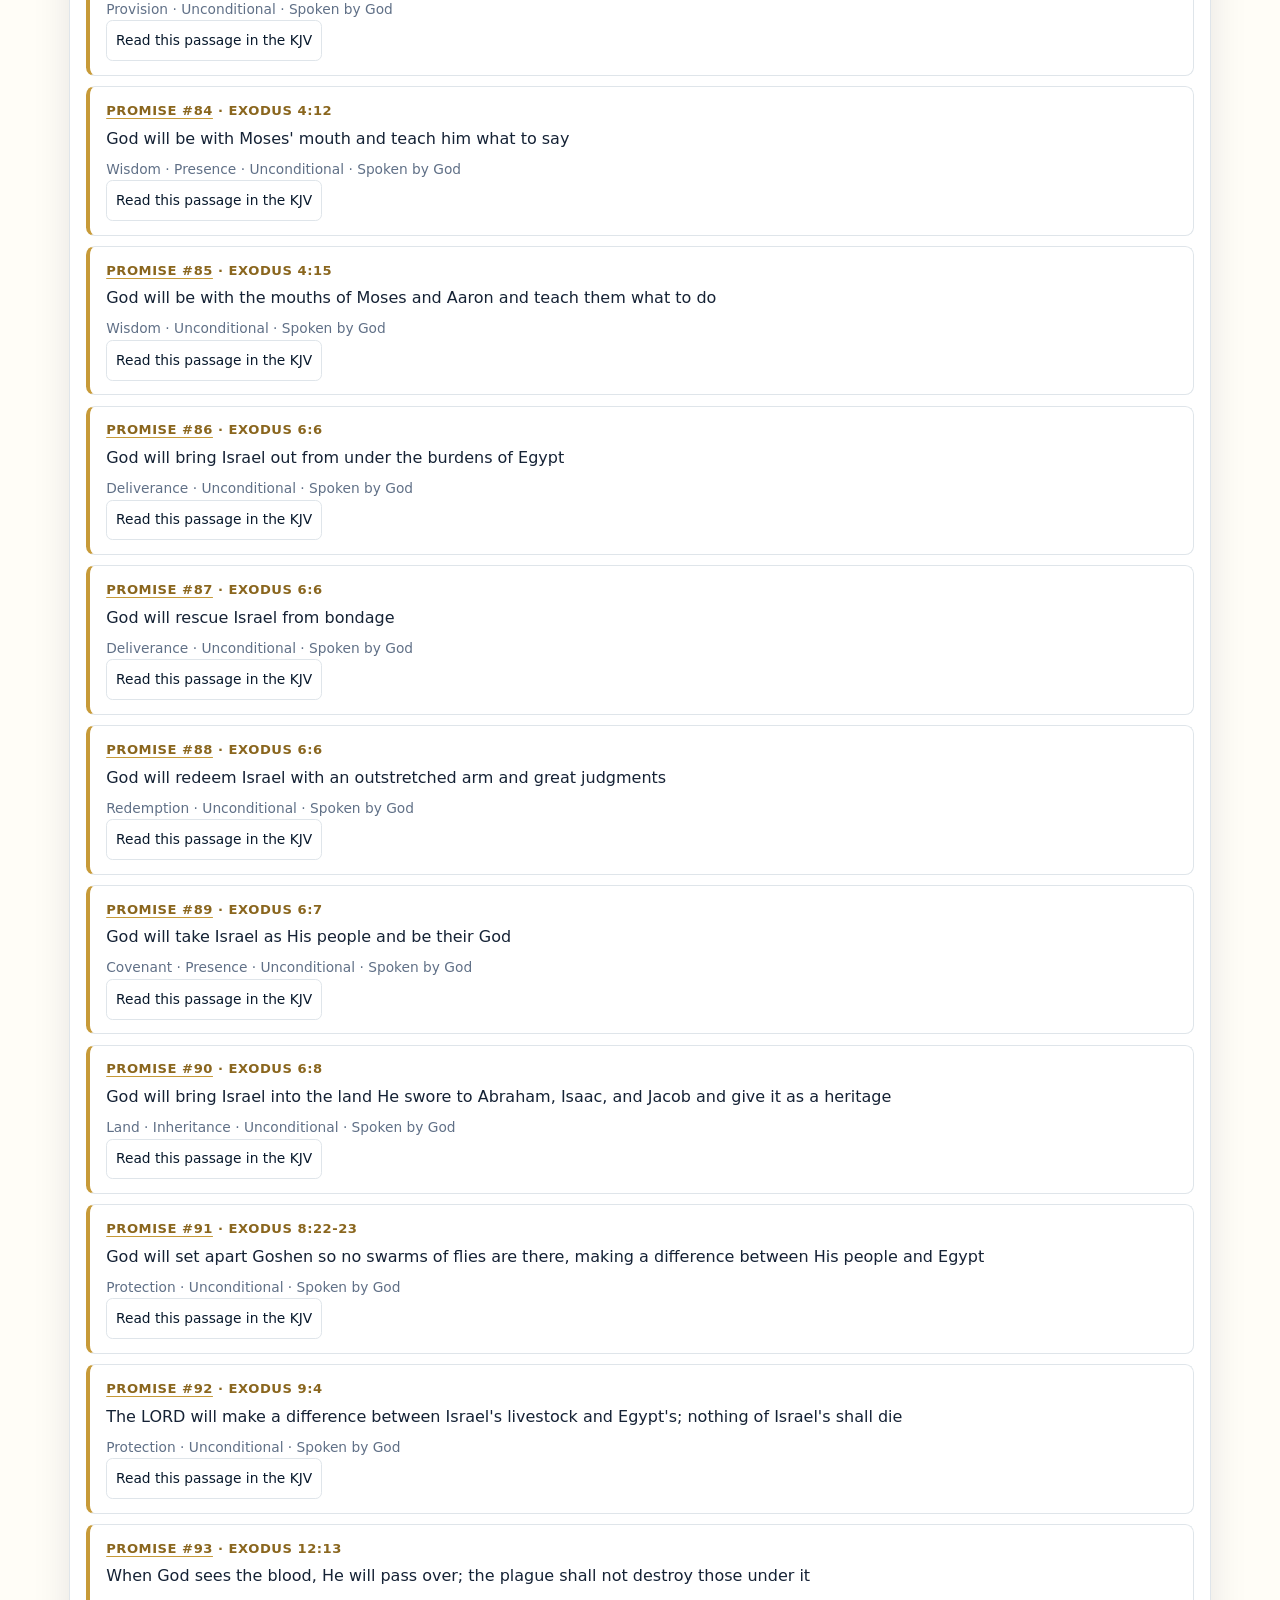
==== commit 2f992780: "Report the true number of search results and page through them Search stopped at 200 matches and sai" ====
--- a/index.html
+++ b/index.html
@@ -42,6 +42,7 @@
         <div class="filters"><label><span class="skip-link">Filter by book</span><select id="search-book-filter"><option>Loading books…</option></select></label><label><span class="skip-link">Filter by theme</span><select id="category-filter"><option>Loading themes…</option></select></label></div>
         <div class="results-meta" id="results-meta" aria-live="polite">Loading the promise index…</div>
         <div class="results" id="results"><div class="loading">Preparing the searchable index…</div></div>
+        <div class="results-more" id="results-more" hidden><button class="show-more" id="show-more" type="button">Show more</button><p class="results-hint" id="results-hint" hidden></p></div>
       </div>
     </section>
 
--- a/assets/styles.css
+++ b/assets/styles.css
@@ -74,6 +74,10 @@
 .result-card p { margin: .35rem 0 0; }
 .result-details { margin-top: .45rem; color: var(--muted); font-size: .86rem; }
 .empty { padding: 2rem 1rem; color: var(--muted); text-align: center; }
+.results-more { padding: 0 1rem 1.25rem; text-align: center; }
+.show-more { min-height: 2.6rem; padding: .6rem 1.4rem; border: 1px solid var(--line); border-radius: .5rem; background: white; color: var(--navy); font-weight: 750; }
+.show-more:hover, .show-more:focus { border-color: var(--gold); background: #fffbf1; }
+.results-hint { margin: .6rem 0 0; color: var(--muted); font-size: .88rem; }
 
 .reader { display: grid; grid-template-columns: 270px 1fr; gap: 1rem; }
 .reader-controls { background: var(--navy); color: white; padding: 1rem; border-radius: .75rem; align-self: start; position: sticky; top: 5.2rem; }
